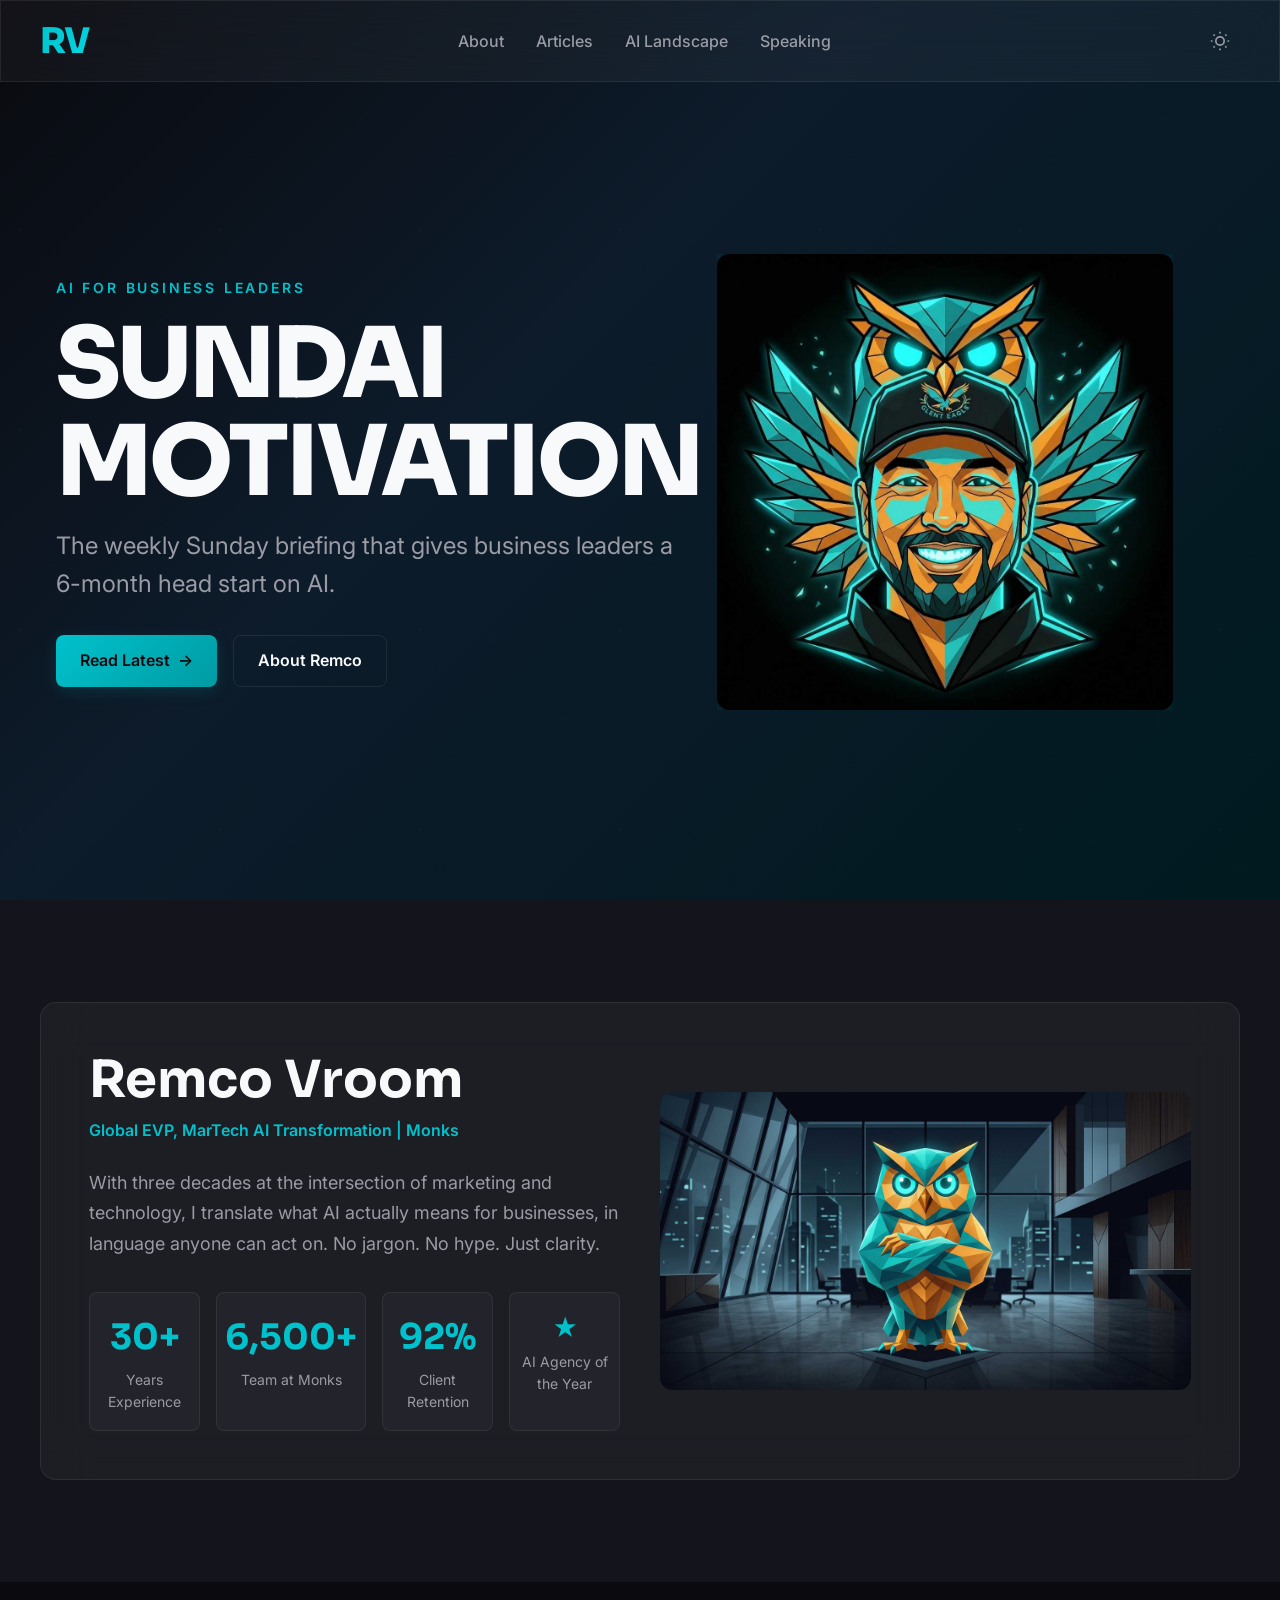
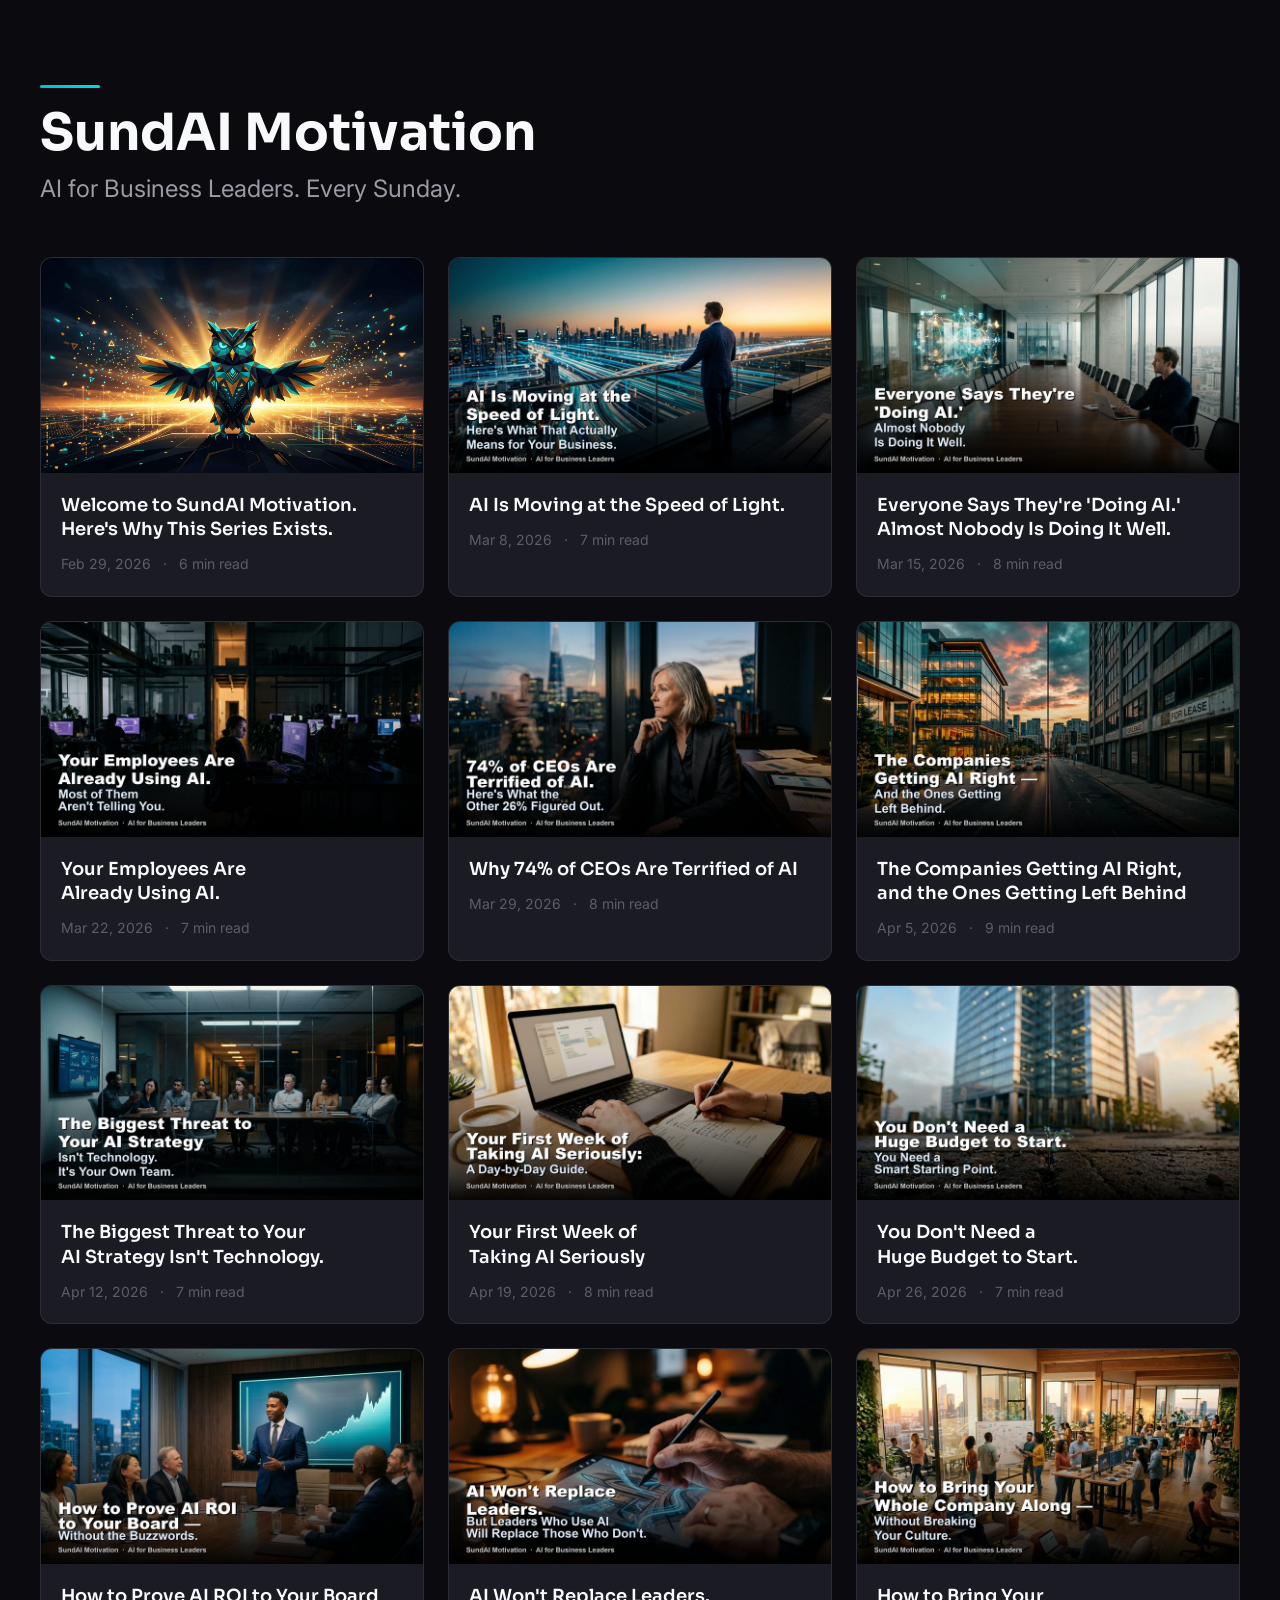
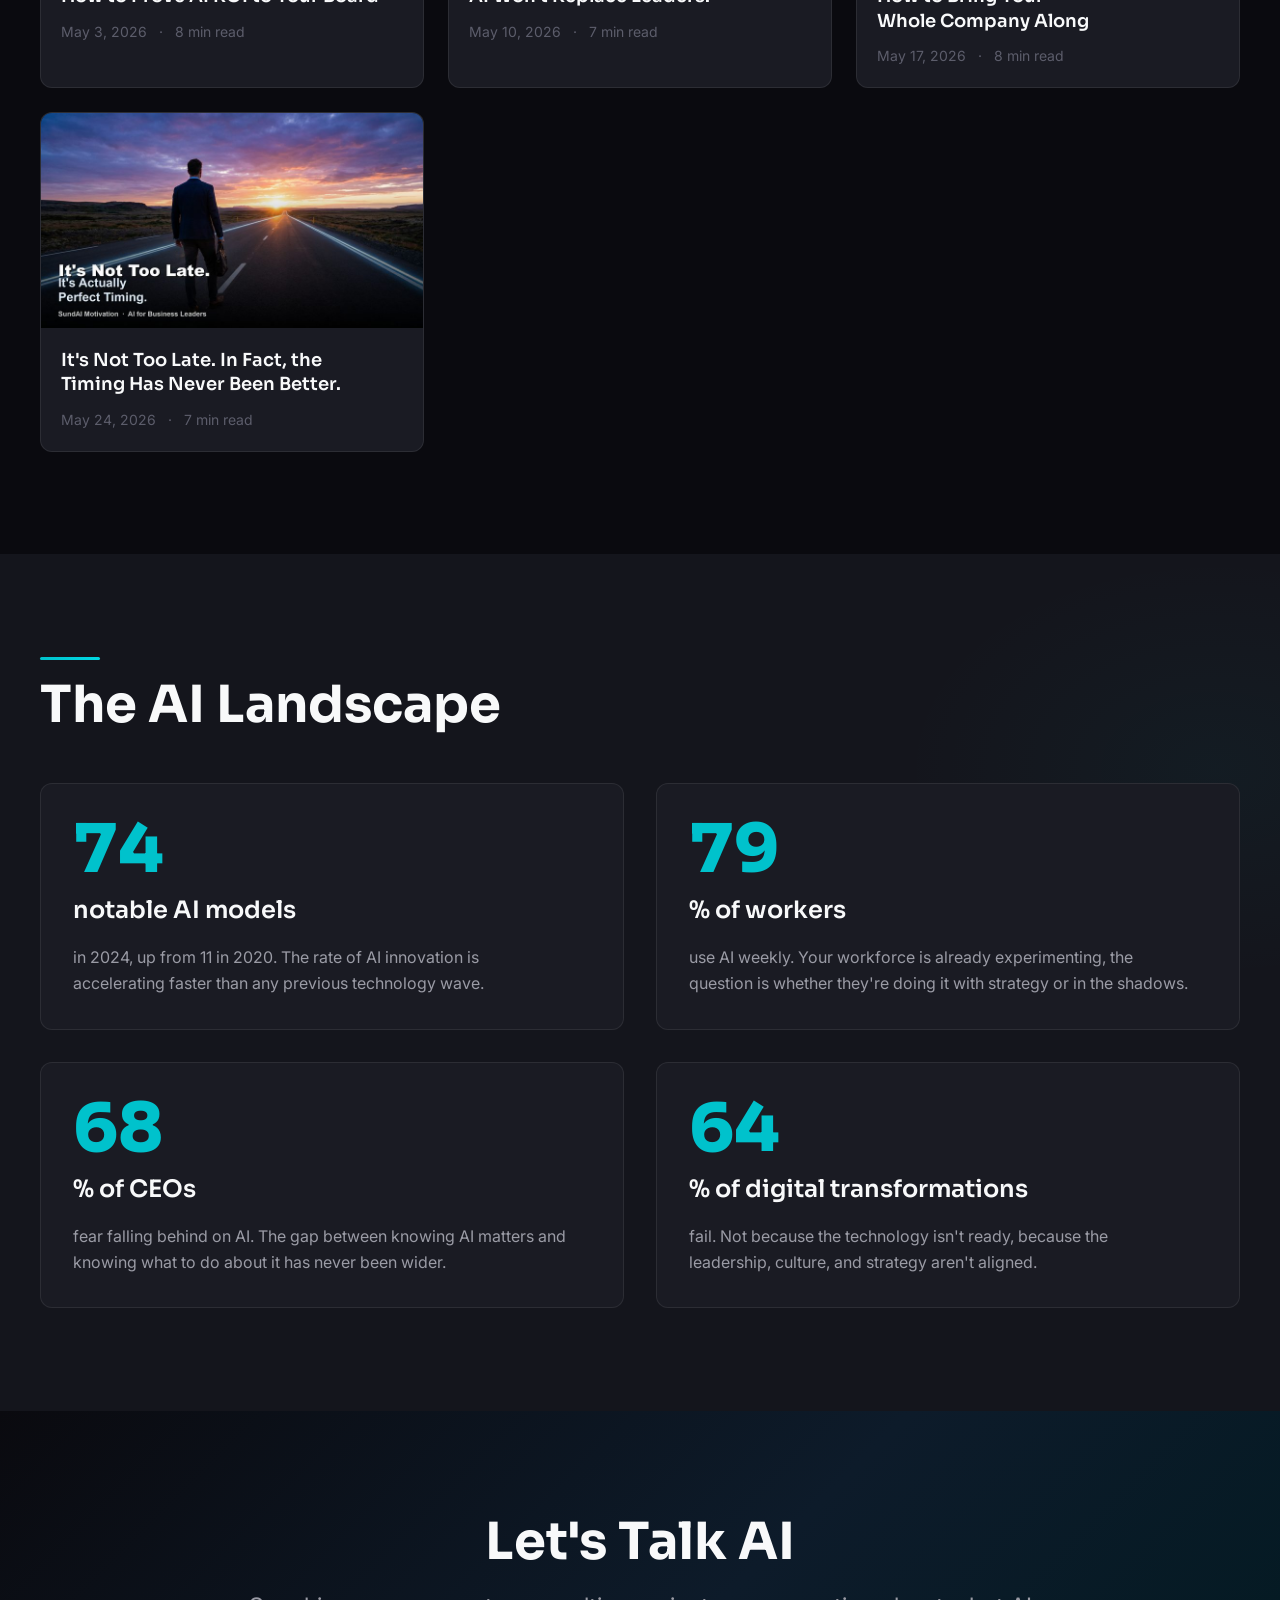
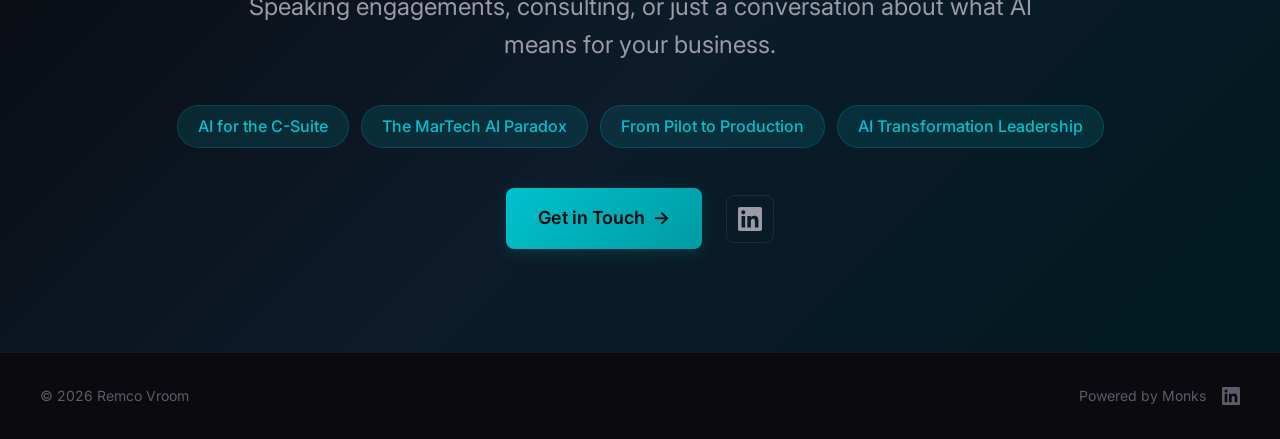
==== index.html @ 275d7925 "Initial commit: SUNDAI MOTIVATION website" ====
<!DOCTYPE html>
<html lang="en" data-theme="dark">
<head>
  <meta charset="UTF-8">
  <meta name="viewport" content="width=device-width, initial-scale=1.0">
  <title>Remco Vroom, AI Made Simple | SundAI Motivation</title>
  <meta name="description" content="The weekly Sunday briefing that gives business leaders a 6-month head start on AI. By Remco Vroom, Global EVP MarTech AI Transformation at Monks.">

  <!-- Preconnect for fonts -->
  <link rel="preconnect" href="https://fonts.googleapis.com">
  <link rel="preconnect" href="https://fonts.gstatic.com" crossorigin>
  <link href="https://fonts.googleapis.com/css2?family=Sora:wght@400;600;700;800&family=Inter:wght@400;500;600&family=JetBrains+Mono:wght@400&display=swap" rel="stylesheet">

  <link rel="stylesheet" href="./base.css">
  <link rel="stylesheet" href="./style.css">
  <link rel="stylesheet" href="./components.css">

  <!-- Inline critical dark mode to prevent flash -->
  <script>document.documentElement.setAttribute('data-theme','dark');</script>
</head>
<body>
  <!-- Skip to content -->
  <a href="#main" class="sr-only" style="position:fixed;top:var(--space-2);left:var(--space-2);z-index:9999;padding:var(--space-2) var(--space-4);background:var(--color-primary);color:#0A0A0F;border-radius:var(--radius-sm);">Skip to content</a>

  <!-- ====== NAVIGATION ====== -->
  <nav class="nav glass" id="nav" role="navigation" aria-label="Main navigation">
    <div class="nav-inner">
      <a href="#" class="nav-logo" aria-label="Remco Vroom home">
        <span class="nav-logo-monogram">RV</span>
      </a>
      <ul class="nav-links" role="list" id="navLinks">
        <li><a href="#about">About</a></li>
        <li><a href="#articles">Articles</a></li>
        <li><a href="#landscape">AI Landscape</a></li>
        <li><a href="#speaking">Speaking</a></li>
      </ul>
      <div class="nav-actions">
        <button data-theme-toggle aria-label="Switch to light mode" class="theme-btn">
          <svg width="20" height="20" viewBox="0 0 24 24" fill="none" stroke="currentColor" stroke-width="2"><circle cx="12" cy="12" r="5"/><path d="M12 1v2M12 21v2M4.22 4.22l1.42 1.42M18.36 18.36l1.42 1.42M1 12h2M21 12h2M4.22 19.78l1.42-1.42M18.36 5.64l1.42-1.42"/></svg>
        </button>
        <button class="hamburger" id="hamburger" aria-label="Toggle menu" aria-expanded="false">
          <span></span><span></span><span></span>
        </button>
      </div>
    </div>
  </nav>

  <!-- Mobile menu overlay -->
  <div class="mobile-menu glass" id="mobileMenu" aria-hidden="true">
    <ul role="list">
      <li><a href="#about">About</a></li>
      <li><a href="#articles">Articles</a></li>
      <li><a href="#landscape">AI Landscape</a></li>
      <li><a href="#speaking">Speaking</a></li>
    </ul>
  </div>

  <main id="main">
    <!-- ====== HERO ====== -->
    <section class="hero" id="hero">
      <div class="hero-bg">
        <div class="hero-particles" aria-hidden="true"></div>
      </div>
      <div class="hero-content">
        <div class="hero-text">
          <span class="hero-label">AI FOR BUSINESS LEADERS</span>
          <h1 class="hero-headline">SUNDAI MOTIVATION</h1>
          <p class="hero-subline">The weekly Sunday briefing that gives business leaders a 6-month head start on AI.</p>
          <div class="hero-buttons">
            <a href="#articles" class="btn btn-primary">Read Latest <span aria-hidden="true">→</span></a>
            <a href="#about" class="btn btn-ghost">About Remco</a>
          </div>
        </div>
        <div class="hero-image-wrap">
          <div class="hero-glow" aria-hidden="true"></div>
          <img src="./assets/rem-hero.jpg" alt="Remco Vroom, the SundAI Motivation owl" class="hero-image" width="540" height="540">
        </div>
      </div>
    </section>

    <!-- ====== ABOUT ====== -->
    <section class="about" id="about">
      <div class="about-container">
        <div class="about-glass glass">
          <div class="about-inner">
            <div class="about-text">
              <h2 class="about-name">Remco Vroom</h2>
              <p class="about-title">Global EVP, MarTech AI Transformation | Monks</p>
              <p class="about-bio">With three decades at the intersection of marketing and technology, I translate what AI actually means for businesses, in language anyone can act on. No jargon. No hype. Just clarity.</p>
              <div class="about-stats">
                <div class="stat">
                  <span class="stat-number">30+</span>
                  <span class="stat-label">Years Experience</span>
                </div>
                <div class="stat">
                  <span class="stat-number">6,500+</span>
                  <span class="stat-label">Team at Monks</span>
                </div>
                <div class="stat">
                  <span class="stat-number">92%</span>
                  <span class="stat-label">Client Retention</span>
                </div>
                <div class="stat">
                  <span class="stat-number" style="font-size: var(--text-lg);">★</span>
                  <span class="stat-label">AI Agency of the Year</span>
                </div>
              </div>
            </div>
            <div class="about-image-wrap">
              <img src="./assets/rem-authority.jpg" alt="Rem owl in a boardroom setting" class="about-image" loading="lazy" width="600" height="338">
            </div>
          </div>
        </div>
      </div>
    </section>

    <!-- ====== ARTICLES ====== -->
    <section class="articles" id="articles">
      <div class="articles-container">
        <div class="articles-header">
          <div class="section-accent-line" aria-hidden="true"></div>
          <h2 class="articles-title">SundAI Motivation</h2>
          <p class="articles-subtitle">AI for Business Leaders. Every Sunday.</p>
        </div>
        <div class="articles-grid">
          <!-- Cards injected by JS -->
        </div>
      </div>
    </section>

    <!-- ====== AI LANDSCAPE ====== -->
    <section class="landscape" id="landscape">
      <div class="landscape-container">
        <div class="landscape-header">
          <div class="section-accent-line" aria-hidden="true"></div>
          <h2 class="landscape-title">The AI Landscape</h2>
        </div>
        <div class="landscape-stats">
          <div class="landscape-stat" data-target="81" data-suffix=" notable AI models" data-context="in 2024, up from 11 in 2020. The rate of AI innovation is accelerating faster than any previous technology wave.">
            <span class="landscape-number">0</span>
            <span class="landscape-suffix">notable AI models</span>
            <p class="landscape-context">in 2024, up from 11 in 2020. The rate of AI innovation is accelerating faster than any previous technology wave.</p>
          </div>
          <div class="landscape-stat" data-target="87" data-suffix="% of workers" data-context="use AI weekly. Your workforce is already experimenting, the question is whether they're doing it with strategy or in the shadows.">
            <span class="landscape-number">0</span>
            <span class="landscape-suffix">% of workers</span>
            <p class="landscape-context">use AI weekly. Your workforce is already experimenting, the question is whether they're doing it with strategy or in the shadows.</p>
          </div>
          <div class="landscape-stat" data-target="74" data-suffix="% of CEOs" data-context="fear falling behind on AI. The gap between knowing AI matters and knowing what to do about it has never been wider.">
            <span class="landscape-number">0</span>
            <span class="landscape-suffix">% of CEOs</span>
            <p class="landscape-context">fear falling behind on AI. The gap between knowing AI matters and knowing what to do about it has never been wider.</p>
          </div>
          <div class="landscape-stat" data-target="70" data-suffix="% of digital transformations" data-context="fail. Not because the technology isn't ready, because the leadership, culture, and strategy aren't aligned.">
            <span class="landscape-number">0</span>
            <span class="landscape-suffix">% of digital transformations</span>
            <p class="landscape-context">fail. Not because the technology isn't ready, because the leadership, culture, and strategy aren't aligned.</p>
          </div>
        </div>
      </div>
    </section>

    <!-- ====== SPEAKING & CONTACT ====== -->
    <section class="speaking" id="speaking">
      <div class="speaking-container">
        <h2 class="speaking-title">Let's Talk AI</h2>
        <p class="speaking-subtitle">Speaking engagements, consulting, or just a conversation about what AI means for your business.</p>
        <div class="speaking-topics">
          <span class="topic-pill">AI for the C-Suite</span>
          <span class="topic-pill">The MarTech AI Paradox</span>
          <span class="topic-pill">From Pilot to Production</span>
          <span class="topic-pill">AI Transformation Leadership</span>
        </div>
        <div class="speaking-contact">
          <a href="mailto:remco.vroom@monks.com" class="btn btn-primary btn-lg">Get in Touch <span aria-hidden="true">→</span></a>
          <a href="https://www.linkedin.com/in/remcovroom/" target="_blank" rel="noopener noreferrer" class="social-link" aria-label="LinkedIn Profile">
            <svg width="24" height="24" viewBox="0 0 24 24" fill="currentColor"><path d="M20.447 20.452h-3.554v-5.569c0-1.328-.027-3.037-1.852-3.037-1.853 0-2.136 1.445-2.136 2.939v5.667H9.351V9h3.414v1.561h.046c.477-.9 1.637-1.85 3.37-1.85 3.601 0 4.267 2.37 4.267 5.455v6.286zM5.337 7.433a2.062 2.062 0 0 1-2.063-2.065 2.064 2.064 0 1 1 2.063 2.065zm1.782 13.019H3.555V9h3.564v11.452zM22.225 0H1.771C.792 0 0 .774 0 1.729v20.542C0 23.227.792 24 1.771 24h20.451C23.2 24 24 23.227 24 22.271V1.729C24 .774 23.2 0 22.222 0h.003z"/></svg>
          </a>
        </div>
      </div>
    </section>
  </main>

  <!-- ====== FOOTER ====== -->
  <footer class="footer">
    <div class="footer-inner">
      <p>&copy; 2026 Remco Vroom</p>
      <div class="footer-links">
        <a href="https://monks.com" target="_blank" rel="noopener noreferrer">Powered by Monks</a>
        <a href="https://www.linkedin.com/in/remcovroom/" target="_blank" rel="noopener noreferrer" aria-label="LinkedIn">
          <svg width="18" height="18" viewBox="0 0 24 24" fill="currentColor"><path d="M20.447 20.452h-3.554v-5.569c0-1.328-.027-3.037-1.852-3.037-1.853 0-2.136 1.445-2.136 2.939v5.667H9.351V9h3.414v1.561h.046c.477-.9 1.637-1.85 3.37-1.85 3.601 0 4.267 2.37 4.267 5.455v6.286zM5.337 7.433a2.062 2.062 0 0 1-2.063-2.065 2.064 2.064 0 1 1 2.063 2.065zm1.782 13.019H3.555V9h3.564v11.452zM22.225 0H1.771C.792 0 0 .774 0 1.729v20.542C0 23.227.792 24 1.771 24h20.451C23.2 24 24 23.227 24 22.271V1.729C24 .774 23.2 0 22.222 0h.003z"/></svg>
        </a>
      </div>
    </div>
  </footer>

  <script src="./app.js"></script>
</body>
</html>
---- base.css ----
/* base.css, global resets and polish */

*, *::before, *::after {
  box-sizing: border-box;
  margin: 0;
  padding: 0;
}

html {
  -moz-text-size-adjust: none;
  -webkit-text-size-adjust: none;
  text-size-adjust: none;
  -webkit-font-smoothing: antialiased;
  -moz-osx-font-smoothing: grayscale;
  text-rendering: optimizeLegibility;
  scroll-behavior: smooth;
  hanging-punctuation: first last;
  scroll-padding-top: var(--space-16);
}

body {
  min-height: 100dvh;
  line-height: 1.6;
  font-family: var(--font-body, 'Inter', sans-serif);
  font-size: var(--text-base);
  color: var(--color-text);
  background-color: var(--color-bg);
}

img, picture, video, canvas, svg {
  display: block;
  max-width: 100%;
  height: auto;
}

ul[role="list"], ol[role="list"] {
  list-style: none;
}

input, button, textarea, select {
  font: inherit;
  color: inherit;
}

h1, h2, h3, h4, h5, h6 {
  text-wrap: balance;
  line-height: 1.15;
}

p, li, figcaption {
  text-wrap: pretty;
  max-width: 72ch;
}

::selection {
  background: rgba(0, 194, 204, 0.25);
  color: var(--color-text);
}

:focus-visible {
  outline: 2px solid var(--color-primary);
  outline-offset: 3px;
  border-radius: 4px;
}

@media (prefers-reduced-motion: reduce) {
  *, *::before, *::after {
    animation-duration: 0.01ms !important;
    animation-iteration-count: 1 !important;
    transition-duration: 0.01ms !important;
    scroll-behavior: auto !important;
  }
}

button {
  cursor: pointer;
  background: none;
  border: none;
}

table {
  border-collapse: collapse;
  width: 100%;
}

.sr-only {
  position: absolute;
  width: 1px;
  height: 1px;
  padding: 0;
  margin: -1px;
  overflow: hidden;
  clip: rect(0, 0, 0, 0);
  white-space: nowrap;
  border-width: 0;
}
---- style.css ----
/* ============================================
   REMCO VROOM, Custom Design Tokens
   Dark-mode-first premium personal brand
   ============================================ */

:root {
  /* --- Type Scale (Fluid) --- */
  --text-xs:   clamp(0.75rem, 0.7rem  + 0.25vw, 0.875rem);
  --text-sm:   clamp(0.875rem, 0.8rem  + 0.35vw, 1rem);
  --text-base: clamp(1rem,    0.9rem  + 0.5vw, 1.125rem);
  --text-lg:   clamp(1.125rem, 0.95rem + 0.85vw, 1.5rem);
  --text-xl:   clamp(1.5rem,  1rem    + 1.5vw, 2.25rem);
  --text-2xl:  clamp(2rem,    1.2rem  + 2.5vw, 3.5rem);
  --text-3xl:  clamp(2.5rem,  1rem    + 4vw,   5rem);
  --text-hero: clamp(3rem,    0.5rem  + 7vw,   8rem);

  /* --- 4px Spacing System --- */
  --space-1:  0.25rem;
  --space-2:  0.5rem;
  --space-3:  0.75rem;
  --space-4:  1rem;
  --space-5:  1.25rem;
  --space-6:  1.5rem;
  --space-8:  2rem;
  --space-10: 2.5rem;
  --space-12: 3rem;
  --space-16: 4rem;
  --space-20: 5rem;
  --space-24: 6rem;
  --space-32: 8rem;

  /* --- Fonts --- */
  --font-display: 'Sora', sans-serif;
  --font-body: 'Inter', sans-serif;
  --font-mono: 'JetBrains Mono', monospace;

  /* --- Accent Colors (both modes) --- */
  --color-primary: #00C2CC;
  --color-primary-hover: #00D8E3;
  --color-primary-active: #008B94;
  --color-primary-highlight: rgba(0,194,204,0.12);
  --color-accent-warm: #F5A623;

  /* --- Radius --- */
  --radius-sm: 8px;
  --radius-md: 12px;
  --radius-lg: 16px;
  --radius-full: 9999px;

  /* --- Transitions --- */
  --transition-interactive: 180ms cubic-bezier(0.16, 1, 0.3, 1);
  --ease-golden: cubic-bezier(0.16, 1, 0.3, 1);

  /* --- Content Widths --- */
  --content-narrow: 640px;
  --content-default: 960px;
  --content-wide: 1200px;
  --content-full: 100%;
}

/* ============================================
   LIGHT MODE
   ============================================ */
[data-theme="light"] {
  --color-bg: #F8F9FA;
  --color-surface: #FFFFFF;
  --color-surface-2: #F0F1F3;
  --color-surface-offset: #E8E9ED;
  --color-divider: #D4D5DA;
  --color-border: #C8C9CE;

  --color-text: #1A1B23;
  --color-text-muted: #5C5D6B;
  --color-text-faint: #9A9BA5;

  --shadow-sm: 0 1px 2px rgba(26,27,35,0.06);
  --shadow-md: 0 4px 12px rgba(26,27,35,0.08);
  --shadow-lg: 0 12px 32px rgba(26,27,35,0.12);
}

/* ============================================
   DARK MODE (PRIMARY / DEFAULT)
   ============================================ */
:root, [data-theme="dark"] {
  --color-bg: #0A0A0F;
  --color-surface: #1A1B23;
  --color-surface-2: #22232E;
  --color-surface-offset: #14151C;
  --color-divider: rgba(255,255,255,0.06);
  --color-border: rgba(255,255,255,0.08);

  --color-text: #F8F9FA;
  --color-text-muted: #9A9BA5;
  --color-text-faint: #5C5D6B;

  --shadow-sm: 0 1px 2px rgba(0,0,0,0.2);
  --shadow-md: 0 4px 12px rgba(0,0,0,0.3);
  --shadow-lg: 0 12px 32px rgba(0,0,0,0.4);
}

/* ============================================
   GLASS EFFECTS
   ============================================ */
.glass {
  backdrop-filter: blur(24px);
  -webkit-backdrop-filter: blur(24px);
  background: rgba(255,255,255,0.04);
  border: 1px solid rgba(255,255,255,0.08);
}

[data-theme="light"] .glass {
  background: rgba(255,255,255,0.7);
  border: 1px solid rgba(0,0,0,0.08);
}
---- components.css ----
/* ============================================
   COMPONENTS, Remco Vroom
   Premium dark-mode-first personal brand site
   ============================================ */

/* ====== NAVIGATION ====== */
.nav {
  position: fixed;
  top: 0;
  left: 0;
  right: 0;
  z-index: 1000;
  padding: var(--space-3) var(--space-4);
  transition: background var(--transition-interactive),
              backdrop-filter var(--transition-interactive);
}

.nav-inner {
  max-width: var(--content-wide);
  margin: 0 auto;
  display: flex;
  align-items: center;
  justify-content: space-between;
  gap: var(--space-4);
}

.nav-logo {
  text-decoration: none;
  color: var(--color-text);
  transition: color var(--transition-interactive);
}

.nav-logo-monogram {
  font-family: var(--font-display);
  font-weight: 800;
  font-size: var(--text-xl);
  letter-spacing: -0.02em;
  background: linear-gradient(135deg, var(--color-primary) 0%, var(--color-primary-hover) 100%);
  -webkit-background-clip: text;
  -webkit-text-fill-color: transparent;
  background-clip: text;
}

.nav-links {
  display: flex;
  gap: var(--space-8);
  list-style: none;
}

.nav-links a {
  font-family: var(--font-body);
  font-size: var(--text-sm);
  font-weight: 500;
  color: var(--color-text-muted);
  text-decoration: none;
  transition: color var(--transition-interactive);
  position: relative;
}

.nav-links a::after {
  content: '';
  position: absolute;
  bottom: -4px;
  left: 0;
  width: 0;
  height: 2px;
  background: var(--color-primary);
  transition: width var(--transition-interactive);
}

.nav-links a:hover {
  color: var(--color-text);
}

.nav-links a:hover::after,
.nav-links a.active::after {
  width: 100%;
}

.nav-links a.active {
  color: var(--color-text);
}

.nav-actions {
  display: flex;
  align-items: center;
  gap: var(--space-3);
}

.theme-btn {
  display: flex;
  align-items: center;
  justify-content: center;
  width: 40px;
  height: 40px;
  border-radius: var(--radius-sm);
  color: var(--color-text-muted);
  transition: color var(--transition-interactive),
              background var(--transition-interactive);
}

.theme-btn:hover {
  color: var(--color-text);
  background: rgba(255,255,255,0.06);
}

[data-theme="light"] .theme-btn:hover {
  background: rgba(0,0,0,0.06);
}

.hamburger {
  display: none;
  flex-direction: column;
  justify-content: center;
  gap: 5px;
  width: 44px;
  height: 44px;
  padding: var(--space-2);
}

.hamburger span {
  display: block;
  width: 24px;
  height: 2px;
  background: var(--color-text);
  transition: transform var(--transition-interactive),
              opacity var(--transition-interactive);
}

.hamburger.active span:nth-child(1) {
  transform: translateY(7px) rotate(45deg);
}

.hamburger.active span:nth-child(2) {
  opacity: 0;
}

.hamburger.active span:nth-child(3) {
  transform: translateY(-7px) rotate(-45deg);
}

/* Mobile menu */
.mobile-menu {
  position: fixed;
  top: 0;
  right: -100%;
  width: 300px;
  height: 100dvh;
  z-index: 999;
  padding: var(--space-24) var(--space-8) var(--space-8);
  transition: right 400ms var(--ease-golden);
  border-radius: 0;
  border-left: 1px solid rgba(255,255,255,0.08);
}

.mobile-menu.open {
  right: 0;
}

.mobile-menu ul {
  list-style: none;
  display: flex;
  flex-direction: column;
  gap: var(--space-6);
}

.mobile-menu a {
  font-family: var(--font-display);
  font-size: var(--text-xl);
  font-weight: 600;
  color: var(--color-text);
  text-decoration: none;
  transition: color var(--transition-interactive);
}

.mobile-menu a:hover {
  color: var(--color-primary);
}

/* Mobile overlay backdrop */
.mobile-overlay {
  position: fixed;
  inset: 0;
  background: rgba(0,0,0,0.5);
  z-index: 998;
  opacity: 0;
  pointer-events: none;
  transition: opacity 300ms var(--ease-golden);
}

.mobile-overlay.active {
  opacity: 1;
  pointer-events: auto;
}

/* ====== HERO ====== */
.hero {
  position: relative;
  min-height: 100dvh;
  display: flex;
  align-items: center;
  overflow: hidden;
  overflow-x: clip;
}

.hero-bg {
  position: absolute;
  inset: 0;
  background: linear-gradient(135deg, #0A0A0F 0%, #0D1B2A 40%, #001A20 100%);
  z-index: 0;
}

[data-theme="light"] .hero-bg {
  background: linear-gradient(135deg, #F8F9FA 0%, #E8EFF8 40%, #E0F0F0 100%);
}

.hero-particles {
  position: absolute;
  inset: 0;
  background-image: radial-gradient(1px 1px at 20px 30px, rgba(0,194,204,0.15), transparent),
                     radial-gradient(1px 1px at 40px 70px, rgba(0,194,204,0.1), transparent),
                     radial-gradient(1px 1px at 50px 160px, rgba(0,194,204,0.12), transparent),
                     radial-gradient(1px 1px at 90px 40px, rgba(0,194,204,0.08), transparent),
                     radial-gradient(1px 1px at 130px 80px, rgba(245,166,35,0.06), transparent),
                     radial-gradient(1px 1px at 160px 120px, rgba(0,194,204,0.1), transparent);
  background-size: 200px 200px;
  animation: particleDrift 20s linear infinite;
}

@keyframes particleDrift {
  0% { transform: translate(0, 0); }
  100% { transform: translate(-200px, -200px); }
}

.hero-content {
  position: relative;
  z-index: 1;
  max-width: var(--content-wide);
  margin: 0 auto;
  padding: var(--space-16) var(--space-4) 0;
  display: grid;
  grid-template-columns: 1.1fr 0.9fr;
  gap: var(--space-4);
  align-items: center;
  width: 100%;
  min-height: 100dvh;
}

.hero-text {
  display: flex;
  flex-direction: column;
  gap: var(--space-4);
}

.hero-label {
  font-family: var(--font-body);
  font-size: var(--text-xs);
  font-weight: 600;
  text-transform: uppercase;
  letter-spacing: 0.2em;
  color: var(--color-primary);
}

.hero-headline {
  font-family: var(--font-display);
  font-size: var(--text-hero);
  font-weight: 800;
  line-height: 1.0;
  letter-spacing: -0.03em;
  color: var(--color-text);
}

.hero-subline {
  font-family: var(--font-body);
  font-size: var(--text-lg);
  color: var(--color-text-muted);
  max-width: 50ch;
  line-height: 1.6;
}

.hero-buttons {
  display: flex;
  gap: var(--space-4);
  margin-top: var(--space-4);
  flex-wrap: wrap;
}

.hero-image-wrap {
  position: relative;
  display: flex;
  justify-content: center;
  align-items: center;
  overflow: hidden;
}

.hero-glow {
  position: absolute;
  bottom: 10%;
  left: 50%;
  transform: translateX(-50%);
  width: 70%;
  height: 70%;
  background: radial-gradient(ellipse, rgba(0,194,204,0.15) 0%, transparent 70%);
  filter: blur(40px);
  pointer-events: none;
}

[data-theme="light"] .hero-glow {
  background: radial-gradient(ellipse, rgba(0,194,204,0.1) 0%, transparent 70%);
}

.hero-image {
  width: auto;
  max-width: 100%;
  max-height: 70vh;
  height: auto;
  object-fit: contain;
  position: relative;
  z-index: 1;
  filter: drop-shadow(0 0 60px rgba(0,194,204,0.2));
  border-radius: var(--radius-md);
}

/* ====== BUTTONS ====== */
.btn {
  display: inline-flex;
  align-items: center;
  gap: var(--space-2);
  padding: var(--space-3) var(--space-6);
  border-radius: var(--radius-sm);
  font-family: var(--font-body);
  font-weight: 600;
  font-size: var(--text-sm);
  text-decoration: none;
  cursor: pointer;
  transition: all var(--transition-interactive);
  border: none;
  white-space: nowrap;
}

.btn-primary {
  background: linear-gradient(135deg, #00C2CC 0%, #009BA3 100%);
  color: #0A0A0F;
  box-shadow: 0 4px 16px rgba(0,194,204,0.15);
}

.btn-primary:hover {
  box-shadow: 0 8px 32px rgba(0,194,204,0.25);
  transform: translateY(-1px);
}

.btn-primary:active {
  transform: translateY(0);
  box-shadow: 0 2px 8px rgba(0,194,204,0.15);
}

.btn-ghost {
  background: transparent;
  color: var(--color-text);
  border: 1px solid var(--color-border);
}

.btn-ghost:hover {
  border-color: var(--color-primary);
  color: var(--color-primary);
  box-shadow: 0 4px 16px rgba(0,194,204,0.08);
}

.btn-ghost:active {
  transform: translateY(0);
}

.btn-lg {
  padding: var(--space-4) var(--space-8);
  font-size: var(--text-base);
}

/* ====== ABOUT ====== */
.about {
  padding: clamp(var(--space-12), 8vw, var(--space-32)) var(--space-4);
  background: var(--color-surface-offset);
}

.about-container {
  max-width: var(--content-wide);
  margin: 0 auto;
}

.about-glass {
  border-radius: var(--radius-lg);
  padding: clamp(var(--space-6), 4vw, var(--space-12));
}

.about-inner {
  display: grid;
  grid-template-columns: 1fr 1fr;
  gap: var(--space-10);
  align-items: center;
}

.about-name {
  font-family: var(--font-display);
  font-size: var(--text-2xl);
  font-weight: 700;
  margin-bottom: var(--space-2);
}

.about-title {
  font-family: var(--font-body);
  font-size: var(--text-sm);
  font-weight: 600;
  color: var(--color-primary);
  margin-bottom: var(--space-6);
}

.about-bio {
  font-family: var(--font-body);
  font-size: var(--text-base);
  color: var(--color-text-muted);
  line-height: 1.7;
  margin-bottom: var(--space-8);
  max-width: 60ch;
}

.about-stats {
  display: grid;
  grid-template-columns: repeat(4, 1fr);
  gap: var(--space-4);
}

.stat {
  text-align: center;
  padding: var(--space-4) var(--space-2);
  background: rgba(255,255,255,0.03);
  border-radius: var(--radius-sm);
  border: 1px solid var(--color-divider);
}

[data-theme="light"] .stat {
  background: rgba(0,0,0,0.03);
}

.stat-number {
  font-family: var(--font-display);
  font-size: var(--text-xl);
  font-weight: 700;
  color: var(--color-primary);
  display: block;
  margin-bottom: var(--space-1);
}

.stat-label {
  font-family: var(--font-body);
  font-size: var(--text-xs);
  color: var(--color-text-muted);
  display: block;
}

.about-image-wrap {
  display: flex;
  justify-content: center;
  align-items: center;
  border-radius: var(--radius-md);
  overflow: hidden;
  aspect-ratio: 16/9;
}

.about-image {
  width: 100%;
  height: 100%;
  object-fit: cover;
  object-position: center;
  border-radius: var(--radius-md);
}

/* ====== ARTICLES ====== */
.articles {
  padding: clamp(var(--space-12), 8vw, var(--space-32)) var(--space-4);
  background: var(--color-bg);
}

.articles-container {
  max-width: var(--content-wide);
  margin: 0 auto;
}

.articles-header {
  margin-bottom: var(--space-12);
}

.section-accent-line {
  width: 60px;
  height: 3px;
  background: linear-gradient(90deg, var(--color-primary), var(--color-primary-hover));
  border-radius: 2px;
  margin-bottom: var(--space-4);
}

.articles-title {
  font-family: var(--font-display);
  font-size: var(--text-2xl);
  font-weight: 700;
  margin-bottom: var(--space-2);
}

.articles-subtitle {
  font-family: var(--font-body);
  font-size: var(--text-lg);
  color: var(--color-text-muted);
}

.articles-grid {
  display: grid;
  grid-template-columns: repeat(auto-fill, minmax(min(340px, 100%), 1fr));
  gap: var(--space-6);
}

.article-card {
  background: var(--color-surface);
  border: 1px solid var(--color-border);
  border-radius: var(--radius-md);
  overflow: hidden;
  transition: border-color var(--transition-interactive),
              box-shadow var(--transition-interactive),
              transform var(--transition-interactive);
  text-decoration: none;
  color: inherit;
  display: block;
}

.article-card:hover {
  border-color: rgba(0,194,204,0.3);
  box-shadow: 0 8px 32px rgba(0,194,204,0.08);
  transform: translateY(-2px);
}

.article-card:active {
  transform: translateY(0);
}

.article-card-image {
  width: 100%;
  aspect-ratio: 16/9;
  object-fit: cover;
  display: block;
}

.article-card-body {
  padding: var(--space-5);
}

.article-card-title {
  font-family: var(--font-display);
  font-size: var(--text-base);
  font-weight: 600;
  line-height: 1.35;
  margin-bottom: var(--space-3);
  color: var(--color-text);
}

.article-card-meta {
  font-family: var(--font-body);
  font-size: var(--text-xs);
  color: var(--color-text-faint);
  display: flex;
  gap: var(--space-3);
}

/* ====== AI LANDSCAPE ====== */
.landscape {
  padding: clamp(var(--space-12), 8vw, var(--space-32)) var(--space-4);
  background: var(--color-surface-offset);
  position: relative;
  overflow: hidden;
}

.landscape::before {
  content: '';
  position: absolute;
  top: 0;
  right: -20%;
  width: 50%;
  height: 50%;
  background: radial-gradient(ellipse, rgba(0,194,204,0.04) 0%, transparent 70%);
  pointer-events: none;
}

.landscape-container {
  max-width: var(--content-wide);
  margin: 0 auto;
  position: relative;
  z-index: 1;
}

.landscape-header {
  margin-bottom: var(--space-12);
}

.landscape-title {
  font-family: var(--font-display);
  font-size: var(--text-2xl);
  font-weight: 700;
}

.landscape-stats {
  display: grid;
  grid-template-columns: repeat(2, 1fr);
  gap: var(--space-8);
}

.landscape-stat {
  padding: var(--space-8);
  background: var(--color-surface);
  border: 1px solid var(--color-border);
  border-radius: var(--radius-md);
  transition: border-color var(--transition-interactive),
              box-shadow var(--transition-interactive);
}

.landscape-stat:hover {
  border-color: rgba(0,194,204,0.2);
  box-shadow: 0 8px 32px rgba(0,194,204,0.06);
}

.landscape-number {
  font-family: var(--font-display);
  font-size: var(--text-3xl);
  font-weight: 800;
  color: var(--color-primary);
  display: block;
  line-height: 1;
  font-variant-numeric: tabular-nums lining-nums;
}

.landscape-suffix {
  font-family: var(--font-display);
  font-size: var(--text-lg);
  font-weight: 600;
  color: var(--color-text);
  display: block;
  margin-top: var(--space-2);
  margin-bottom: var(--space-4);
}

.landscape-context {
  font-family: var(--font-body);
  font-size: var(--text-sm);
  color: var(--color-text-muted);
  line-height: 1.6;
  max-width: 50ch;
}

/* ====== SPEAKING & CONTACT ====== */
.speaking {
  padding: clamp(var(--space-12), 8vw, var(--space-32)) var(--space-4);
  background: linear-gradient(135deg, #0A0A0F 0%, #0D1B2A 50%, #001A20 100%);
  text-align: center;
}

[data-theme="light"] .speaking {
  background: linear-gradient(135deg, #F8F9FA 0%, #E8EFF8 50%, #E0F0F0 100%);
}

.speaking-container {
  max-width: var(--content-default);
  margin: 0 auto;
}

.speaking-title {
  font-family: var(--font-display);
  font-size: var(--text-2xl);
  font-weight: 700;
  margin-bottom: var(--space-4);
}

.speaking-subtitle {
  font-family: var(--font-body);
  font-size: var(--text-lg);
  color: var(--color-text-muted);
  margin-bottom: var(--space-10);
  max-width: 55ch;
  margin-left: auto;
  margin-right: auto;
}

.speaking-topics {
  display: flex;
  flex-wrap: wrap;
  gap: var(--space-3);
  justify-content: center;
  margin-bottom: var(--space-10);
}

.topic-pill {
  font-family: var(--font-body);
  font-size: var(--text-sm);
  font-weight: 500;
  padding: var(--space-2) var(--space-5);
  border-radius: var(--radius-full);
  background: var(--color-primary-highlight);
  color: var(--color-primary);
  border: 1px solid rgba(0,194,204,0.2);
}

.speaking-contact {
  display: flex;
  align-items: center;
  justify-content: center;
  gap: var(--space-6);
}

.social-link {
  display: flex;
  align-items: center;
  justify-content: center;
  width: 48px;
  height: 48px;
  border-radius: var(--radius-sm);
  color: var(--color-text-muted);
  border: 1px solid var(--color-border);
  transition: all var(--transition-interactive);
}

.social-link:hover {
  color: var(--color-primary);
  border-color: var(--color-primary);
  box-shadow: 0 4px 16px rgba(0,194,204,0.15);
}

/* ====== FOOTER ====== */
.footer {
  padding: var(--space-8) var(--space-4);
  border-top: 1px solid var(--color-divider);
  background: var(--color-bg);
}

.footer-inner {
  max-width: var(--content-wide);
  margin: 0 auto;
  display: flex;
  justify-content: space-between;
  align-items: center;
}

.footer p {
  font-family: var(--font-body);
  font-size: var(--text-xs);
  color: var(--color-text-faint);
}

.footer-links {
  display: flex;
  align-items: center;
  gap: var(--space-4);
}

.footer-links a {
  font-family: var(--font-body);
  font-size: var(--text-xs);
  color: var(--color-text-faint);
  text-decoration: none;
  transition: color var(--transition-interactive);
}

.footer-links a:hover {
  color: var(--color-primary);
}

.footer-links svg {
  display: block;
}

/* ====== SCROLL REVEAL ANIMATIONS ====== */
.fade-in {
  opacity: 1;
}

@supports (animation-timeline: scroll()) {
  .fade-in {
    opacity: 0;
    animation: revealFade linear both;
    animation-timeline: view();
    animation-range: entry 0% entry 35%;
  }
}

@keyframes revealFade {
  to { opacity: 1; }
}

/* ====== RESPONSIVE ====== */
@media (max-width: 1024px) {
  .hero-content {
    grid-template-columns: 1fr;
    text-align: center;
    padding-top: var(--space-24);
    align-items: center;
    min-height: auto;
  }

  .hero-text {
    align-items: center;
    order: 1;
    padding-bottom: var(--space-8);
  }

  .hero-subline {
    max-width: 45ch;
    margin: 0 auto;
  }

  .hero-buttons {
    justify-content: center;
  }

  .hero-image-wrap {
    order: 2;
    max-width: 500px;
    margin: 0 auto;
  }

  .hero-image {
    max-width: 100%;
  }

  .about-inner {
    grid-template-columns: 1fr;
    text-align: center;
  }

  .about-bio {
    margin-left: auto;
    margin-right: auto;
  }

  .about-stats {
    grid-template-columns: repeat(2, 1fr);
  }

  .landscape-stats {
    grid-template-columns: 1fr;
  }
}

@media (max-width: 768px) {
  .nav-links {
    display: none;
  }

  .hamburger {
    display: flex;
  }

  .hero-content {
    padding-top: var(--space-20);
    gap: var(--space-4);
  }

  .hero-headline {
    font-size: clamp(2.5rem, 10vw, 5rem);
  }

  .about-stats {
    grid-template-columns: repeat(2, 1fr);
    gap: var(--space-3);
  }

  .stat {
    padding: var(--space-3) var(--space-2);
  }

  .stat-number {
    font-size: var(--text-lg);
  }

  .footer-inner {
    flex-direction: column;
    gap: var(--space-4);
    text-align: center;
  }
}

@media (max-width: 480px) {
  .hero-image-wrap {
    max-width: 100%;
  }

  .hero-image {
    max-width: 100%;
  }

  .speaking-topics {
    flex-direction: column;
    align-items: center;
  }

  .speaking-contact {
    flex-direction: column;
  }
}

/* ====== TAP STATES FOR TOUCH ====== */
@media (hover: none) {
  .btn:active {
    transform: scale(0.98);
  }

  .article-card:active {
    transform: scale(0.99);
  }

  .nav-links a::after {
    display: none;
  }
}
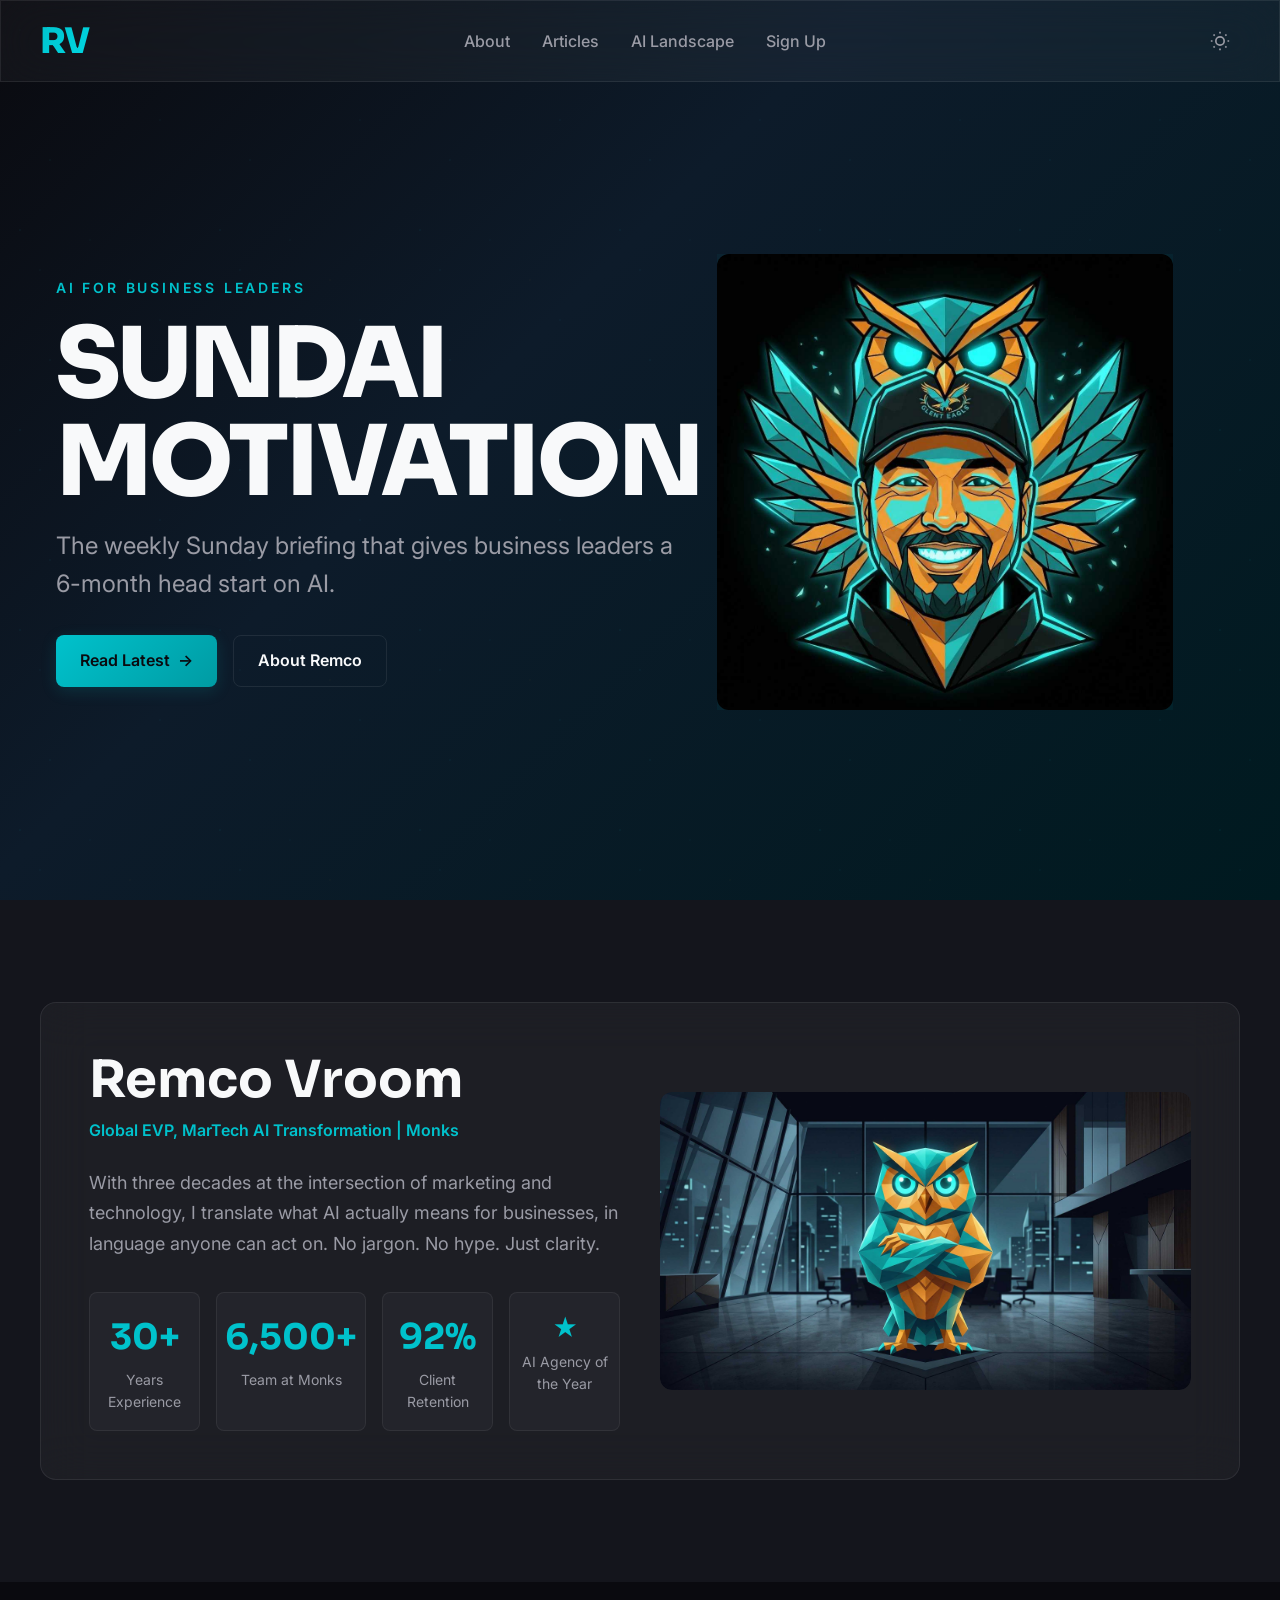
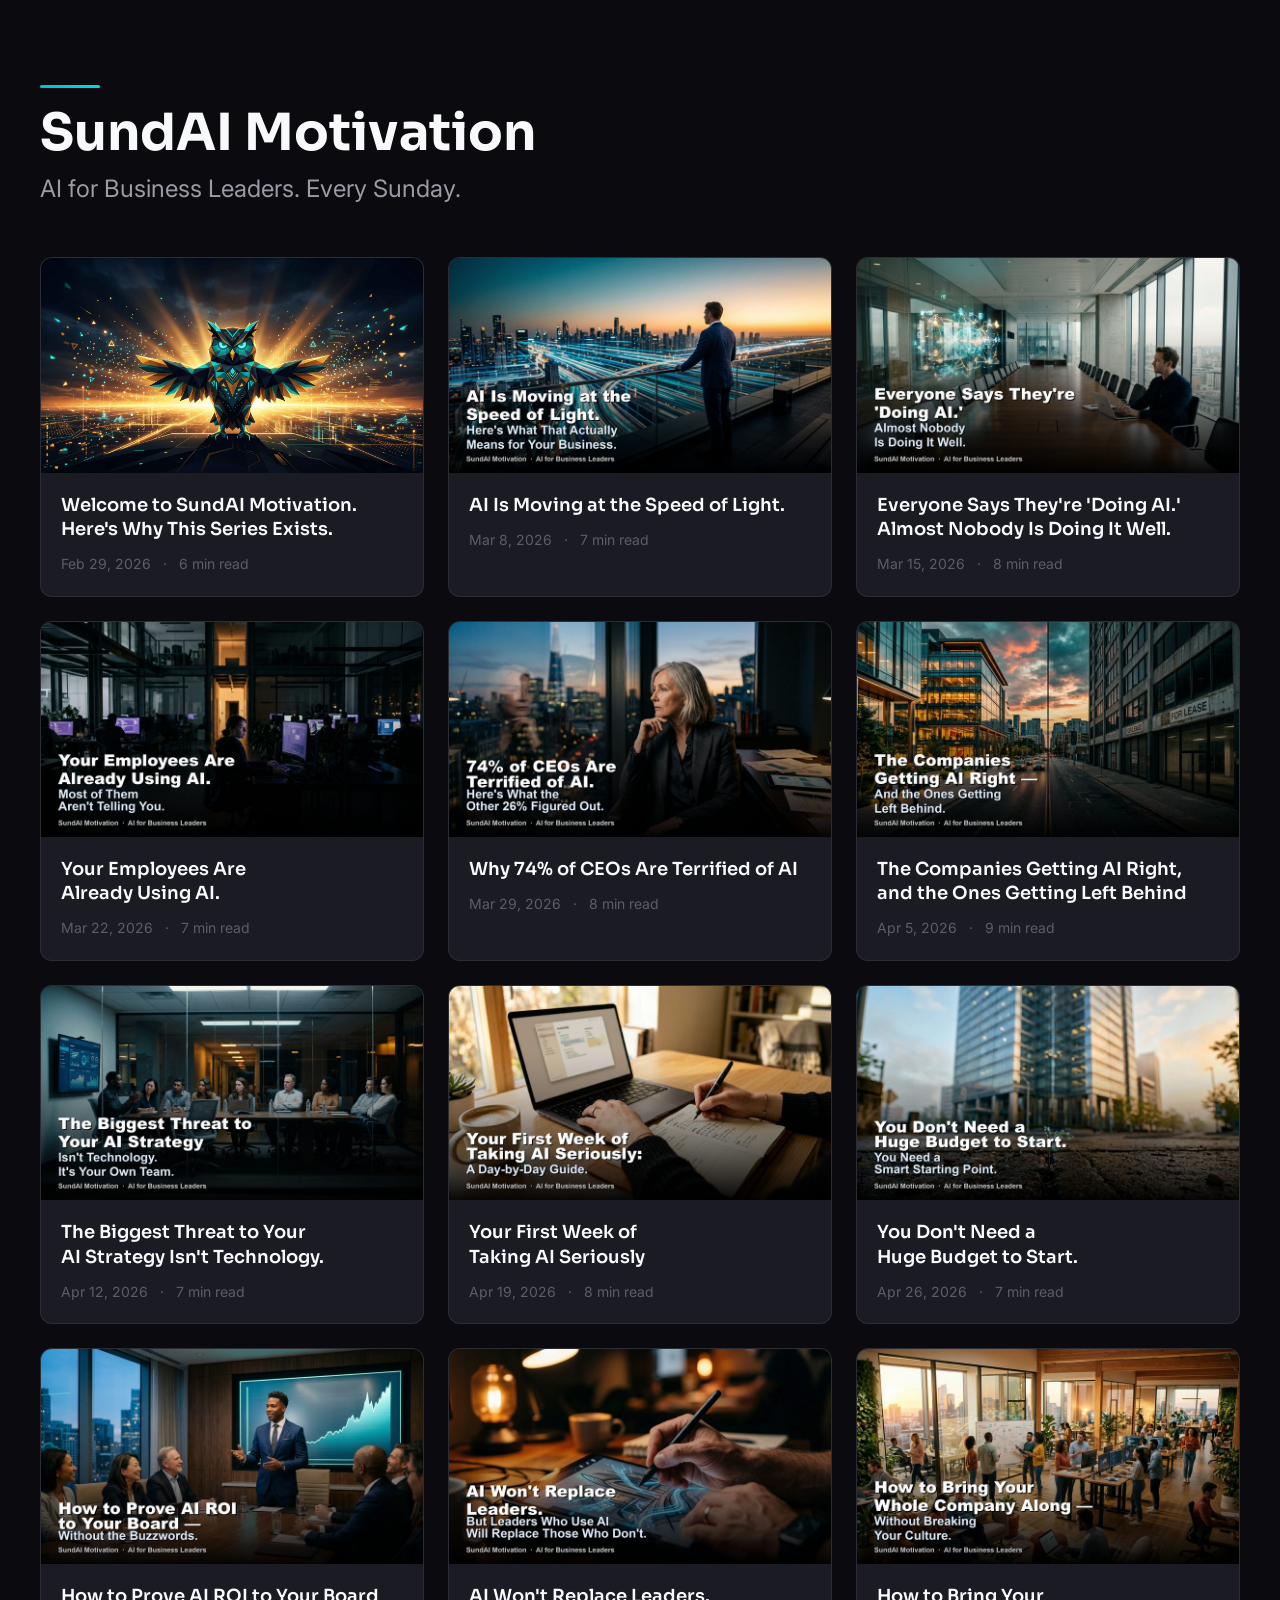
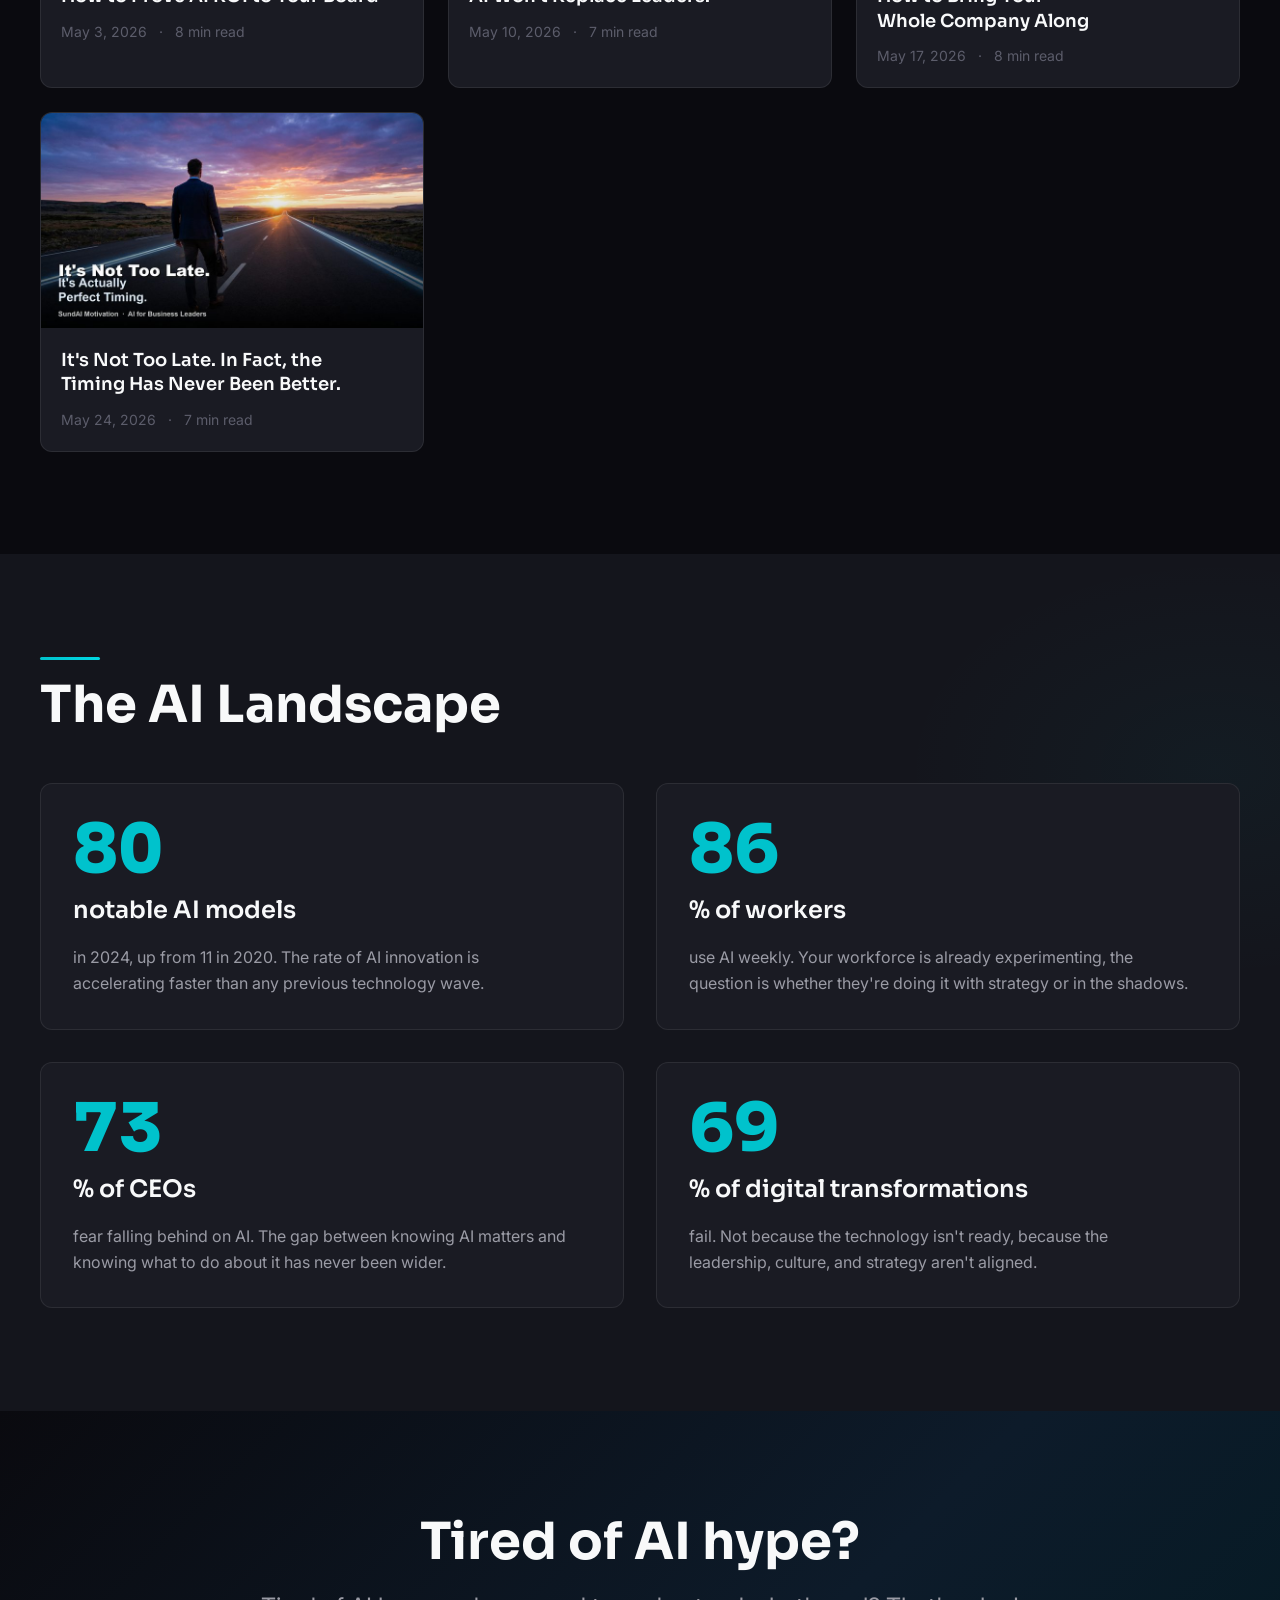
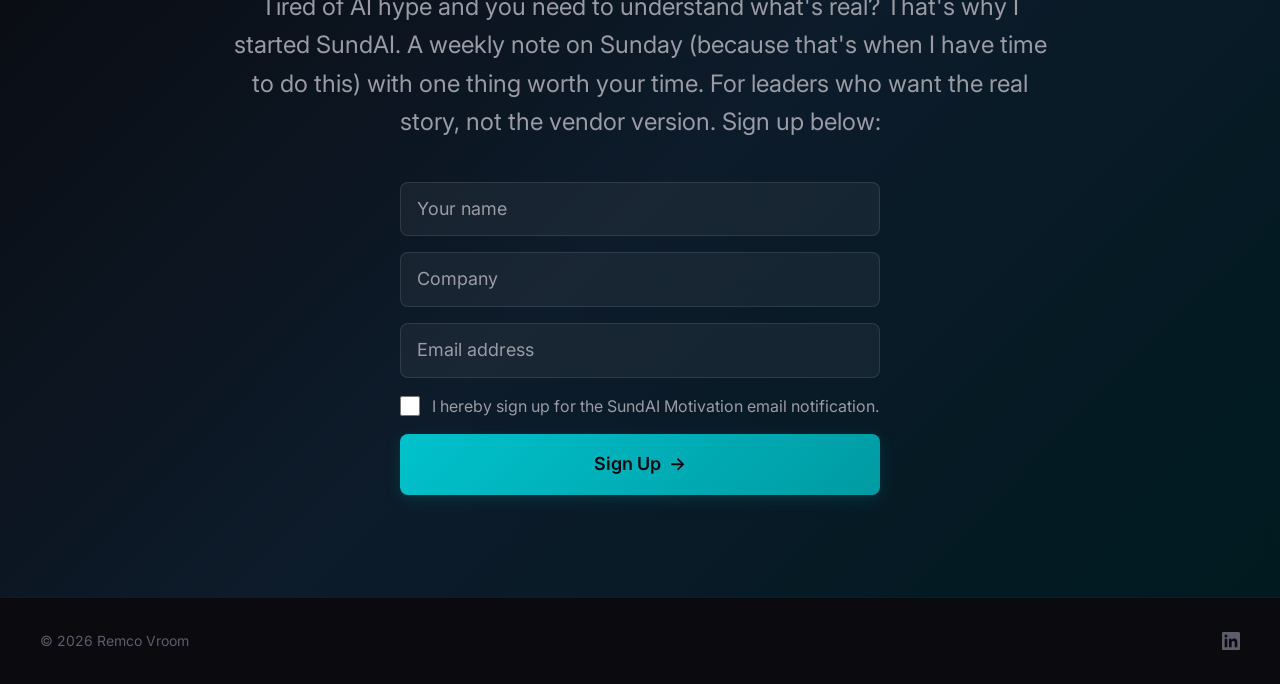
==== commit 05362530: "Update: Replace Speaking section with Signup form, remove Powered by Monks" ====
--- a/index.html
+++ b/index.html
@@ -32,7 +32,7 @@
         <li><a href="#about">About</a></li>
         <li><a href="#articles">Articles</a></li>
         <li><a href="#landscape">AI Landscape</a></li>
-        <li><a href="#speaking">Speaking</a></li>
+        <li><a href="#signup">Sign Up</a></li>
       </ul>
       <div class="nav-actions">
         <button data-theme-toggle aria-label="Switch to light mode" class="theme-btn">
@@ -51,7 +51,7 @@
       <li><a href="#about">About</a></li>
       <li><a href="#articles">Articles</a></li>
       <li><a href="#landscape">AI Landscape</a></li>
-      <li><a href="#speaking">Speaking</a></li>
+      <li><a href="#signup">Sign Up</a></li>
     </ul>
   </div>
 
@@ -160,23 +160,27 @@
       </div>
     </section>
 
-    <!-- ====== SPEAKING & CONTACT ====== -->
-    <section class="speaking" id="speaking">
+    <!-- ====== SIGNUP ====== -->
+    <section class="speaking" id="signup">
       <div class="speaking-container">
-        <h2 class="speaking-title">Let's Talk AI</h2>
-        <p class="speaking-subtitle">Speaking engagements, consulting, or just a conversation about what AI means for your business.</p>
-        <div class="speaking-topics">
-          <span class="topic-pill">AI for the C-Suite</span>
-          <span class="topic-pill">The MarTech AI Paradox</span>
-          <span class="topic-pill">From Pilot to Production</span>
-          <span class="topic-pill">AI Transformation Leadership</span>
-        </div>
-        <div class="speaking-contact">
-          <a href="mailto:remco.vroom@monks.com" class="btn btn-primary btn-lg">Get in Touch <span aria-hidden="true">→</span></a>
-          <a href="https://www.linkedin.com/in/remcovroom/" target="_blank" rel="noopener noreferrer" class="social-link" aria-label="LinkedIn Profile">
-            <svg width="24" height="24" viewBox="0 0 24 24" fill="currentColor"><path d="M20.447 20.452h-3.554v-5.569c0-1.328-.027-3.037-1.852-3.037-1.853 0-2.136 1.445-2.136 2.939v5.667H9.351V9h3.414v1.561h.046c.477-.9 1.637-1.85 3.37-1.85 3.601 0 4.267 2.37 4.267 5.455v6.286zM5.337 7.433a2.062 2.062 0 0 1-2.063-2.065 2.064 2.064 0 1 1 2.063 2.065zm1.782 13.019H3.555V9h3.564v11.452zM22.225 0H1.771C.792 0 0 .774 0 1.729v20.542C0 23.227.792 24 1.771 24h20.451C23.2 24 24 23.227 24 22.271V1.729C24 .774 23.2 0 22.222 0h.003z"/></svg>
-          </a>
-        </div>
+        <h2 class="speaking-title">Tired of AI hype?</h2>
+        <p class="speaking-subtitle">Tired of AI hype and you need to understand what's real? That's why I started SundAI. A weekly note on Sunday (because that's when I have time to do this) with one thing worth your time. For leaders who want the real story, not the vendor version. Sign up below:</p>
+        <form class="signup-form" id="signupForm" action="#" method="POST">
+          <div class="form-group">
+            <input type="text" id="name" name="name" placeholder="Your name" required>
+          </div>
+          <div class="form-group">
+            <input type="text" id="company" name="company" placeholder="Company">
+          </div>
+          <div class="form-group">
+            <input type="email" id="email" name="email" placeholder="Email address" required>
+          </div>
+          <div class="form-checkbox">
+            <input type="checkbox" id="consent" name="consent" required>
+            <label for="consent">I hereby sign up for the SundAI Motivation email notification.</label>
+          </div>
+          <button type="submit" class="btn btn-primary btn-lg">Sign Up <span aria-hidden="true">→</span></button>
+        </form>
       </div>
     </section>
   </main>
@@ -186,7 +190,6 @@
     <div class="footer-inner">
       <p>&copy; 2026 Remco Vroom</p>
       <div class="footer-links">
-        <a href="https://monks.com" target="_blank" rel="noopener noreferrer">Powered by Monks</a>
         <a href="https://www.linkedin.com/in/remcovroom/" target="_blank" rel="noopener noreferrer" aria-label="LinkedIn">
           <svg width="18" height="18" viewBox="0 0 24 24" fill="currentColor"><path d="M20.447 20.452h-3.554v-5.569c0-1.328-.027-3.037-1.852-3.037-1.853 0-2.136 1.445-2.136 2.939v5.667H9.351V9h3.414v1.561h.046c.477-.9 1.637-1.85 3.37-1.85 3.601 0 4.267 2.37 4.267 5.455v6.286zM5.337 7.433a2.062 2.062 0 0 1-2.063-2.065 2.064 2.064 0 1 1 2.063 2.065zm1.782 13.019H3.555V9h3.564v11.452zM22.225 0H1.771C.792 0 0 .774 0 1.729v20.542C0 23.227.792 24 1.771 24h20.451C23.2 24 24 23.227 24 22.271V1.729C24 .774 23.2 0 22.222 0h.003z"/></svg>
         </a>
--- a/components.css
+++ b/components.css
@@ -709,6 +709,77 @@
   gap: var(--space-6);
 }
 
+/* ====== SIGNUP FORM ====== */
+.signup-form {
+  max-width: 480px;
+  margin: 0 auto;
+  display: flex;
+  flex-direction: column;
+  gap: var(--space-4);
+}
+
+.form-group input {
+  width: 100%;
+  padding: var(--space-3) var(--space-4);
+  background: rgba(255, 255, 255, 0.05);
+  border: 1px solid rgba(255, 255, 255, 0.1);
+  border-radius: var(--radius-sm);
+  color: var(--color-text);
+  font-family: var(--font-body);
+  font-size: var(--text-base);
+  transition: border-color var(--transition-interactive),
+              background var(--transition-interactive);
+}
+
+.form-group input::placeholder {
+  color: var(--color-text-muted);
+}
+
+.form-group input:focus {
+  outline: none;
+  border-color: var(--color-primary);
+  background: rgba(255, 255, 255, 0.08);
+}
+
+.form-checkbox {
+  display: flex;
+  align-items: flex-start;
+  gap: var(--space-3);
+  text-align: left;
+}
+
+.form-checkbox input[type="checkbox"] {
+  width: 20px;
+  height: 20px;
+  margin-top: 2px;
+  accent-color: var(--color-primary);
+  cursor: pointer;
+}
+
+.form-checkbox label {
+  font-size: var(--text-sm);
+  color: var(--color-text-muted);
+  line-height: 1.5;
+  cursor: pointer;
+}
+
+.signup-form .btn-primary {
+  width: 100%;
+  justify-content: center;
+}
+
+/* Light mode form styles */
+[data-theme="light"] .form-group input {
+  background: rgba(0, 0, 0, 0.03);
+  border-color: rgba(0, 0, 0, 0.1);
+  color: var(--color-text);
+}
+
+[data-theme="light"] .form-group input:focus {
+  background: rgba(0, 0, 0, 0.05);
+  border-color: var(--color-primary);
+}
+
 .social-link {
   display: flex;
   align-items: center;
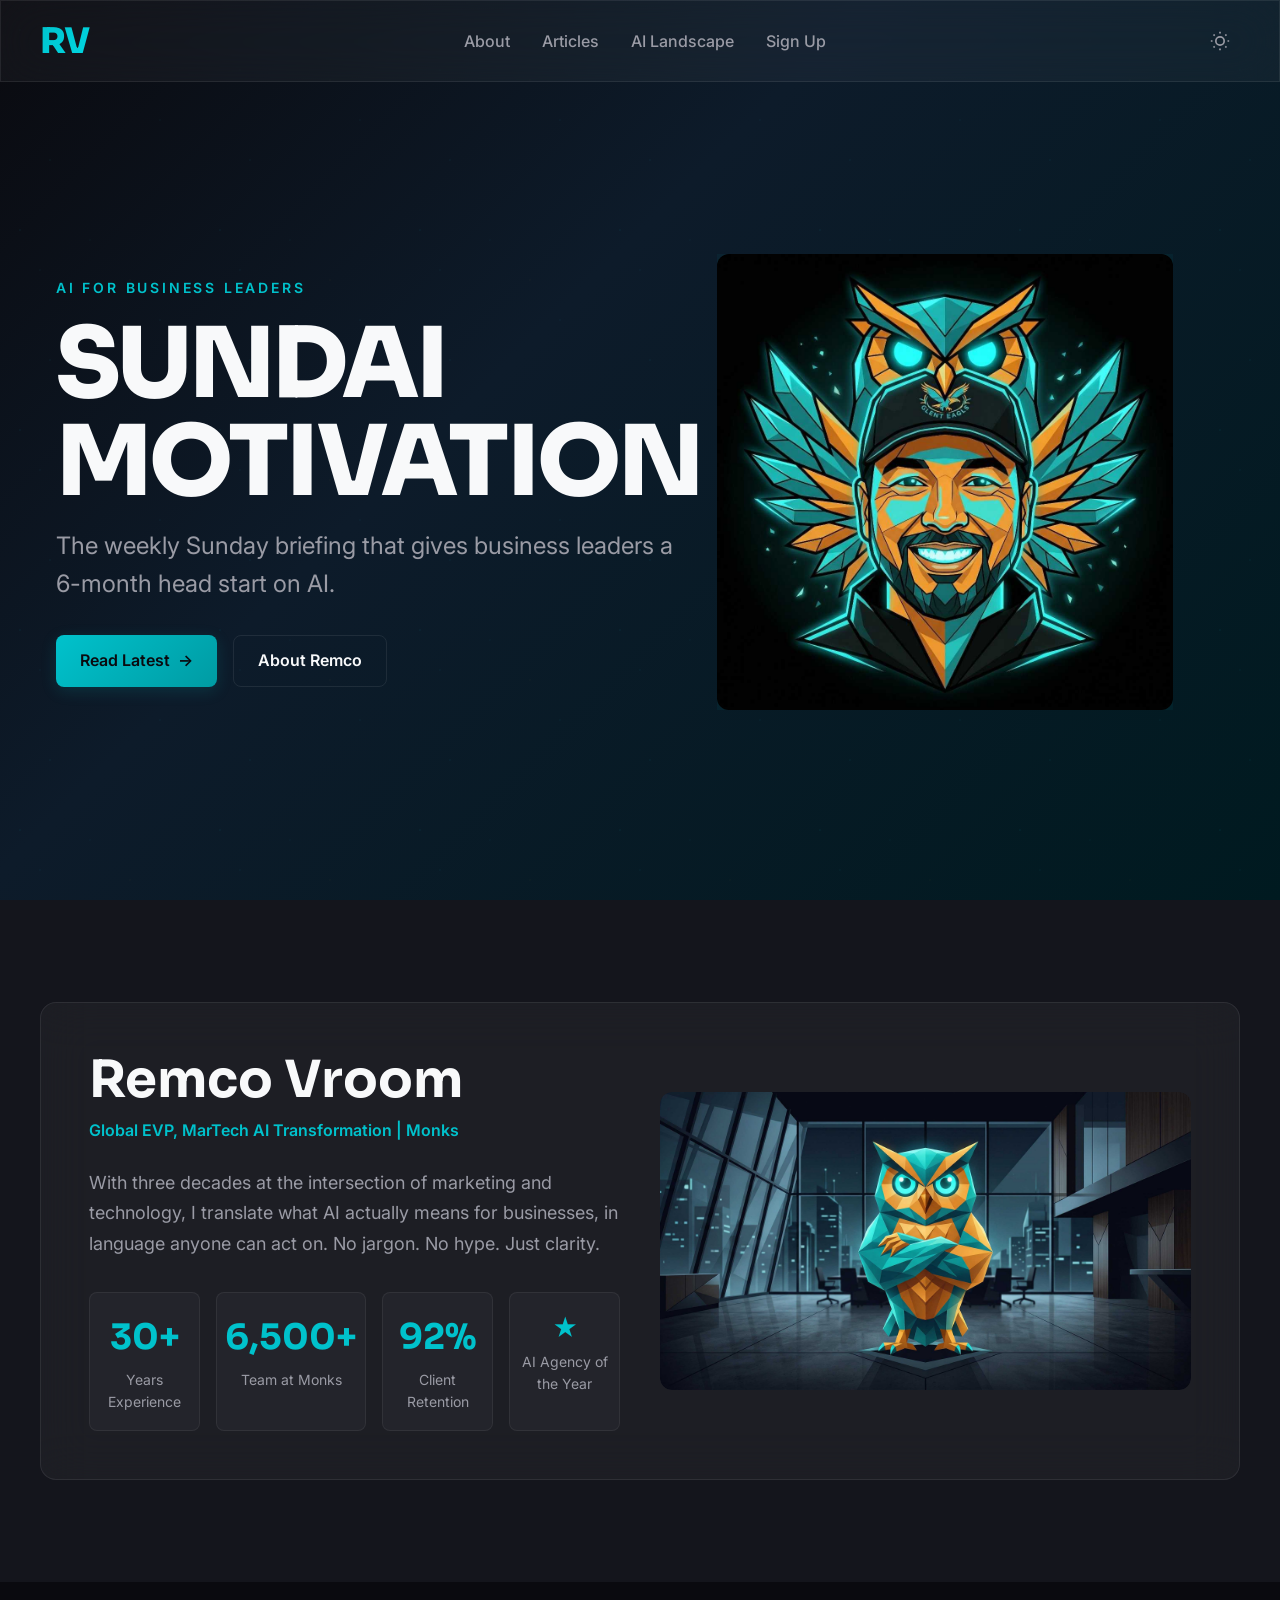
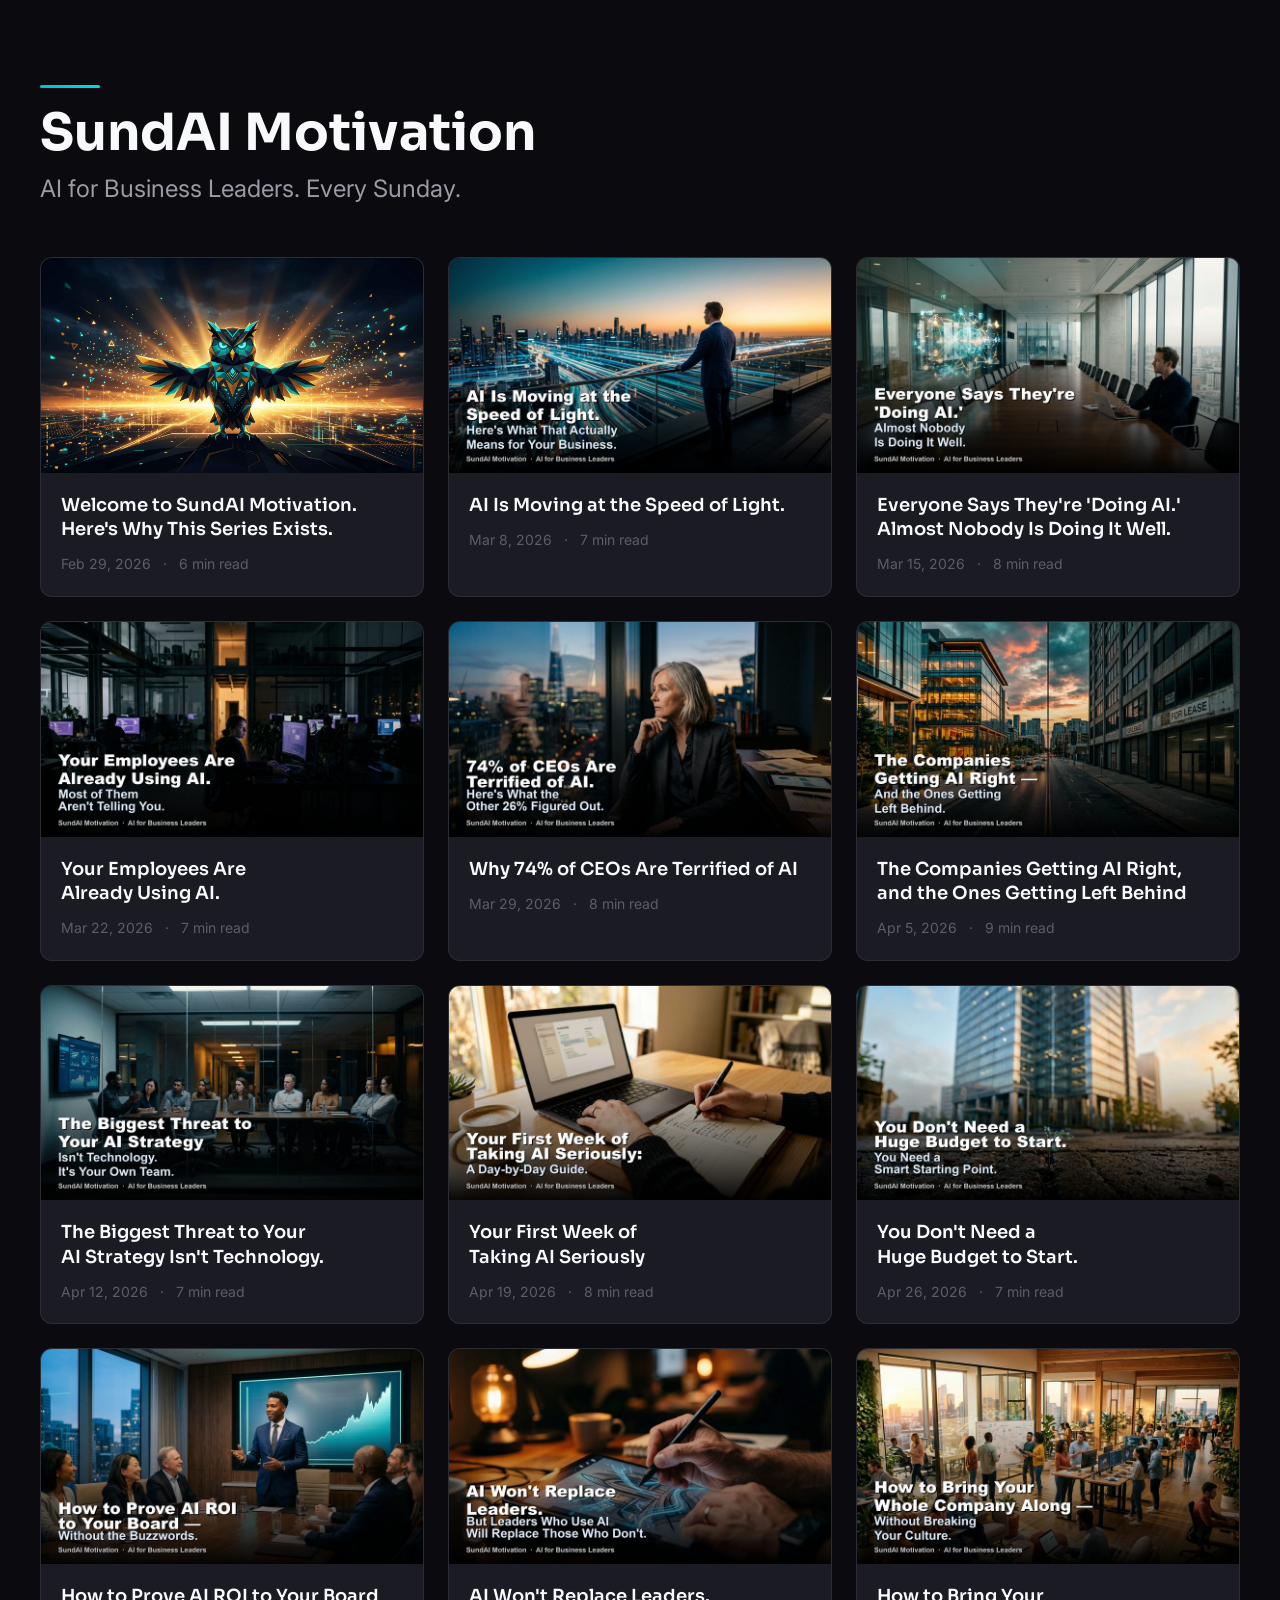
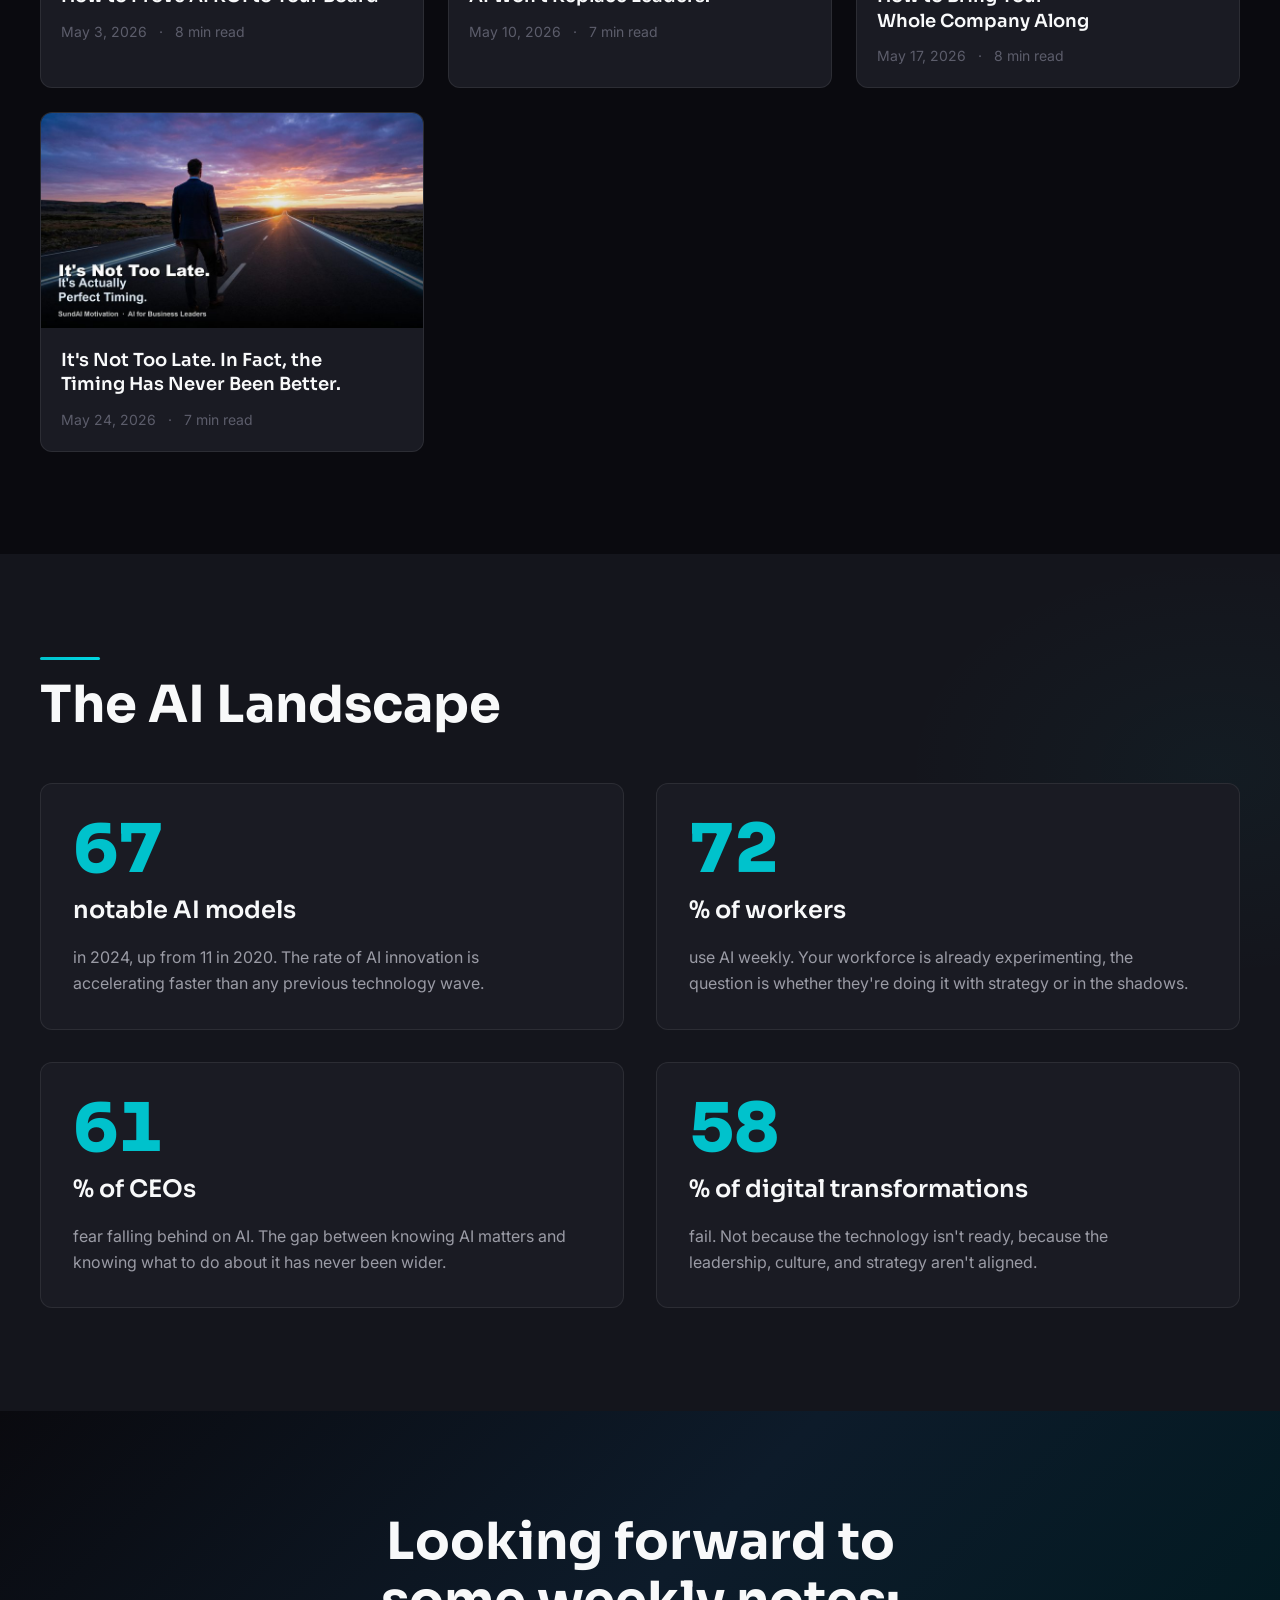
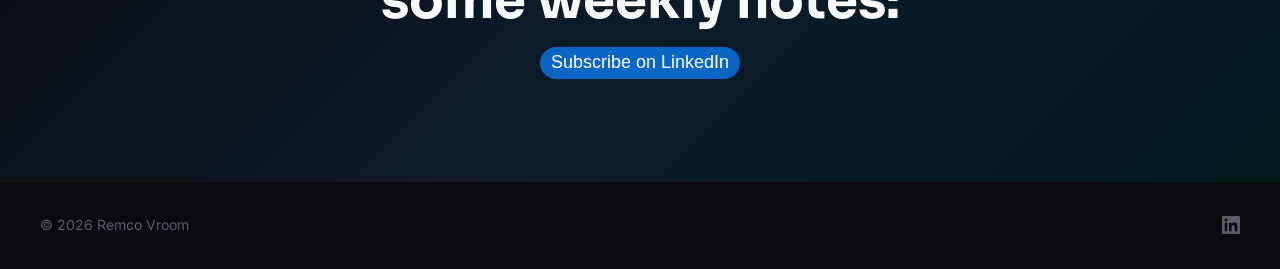
==== commit 5a89a02f: "Replace signup form with LinkedIn newsletter subscribe button" ====
--- a/index.html
+++ b/index.html
@@ -163,24 +163,28 @@
     <!-- ====== SIGNUP ====== -->
     <section class="speaking" id="signup">
       <div class="speaking-container">
-        <h2 class="speaking-title">Tired of AI hype?</h2>
-        <p class="speaking-subtitle">Tired of AI hype and you need to understand what's real? That's why I started SundAI. A weekly note on Sunday (because that's when I have time to do this) with one thing worth your time. For leaders who want the real story, not the vendor version. Sign up below:</p>
-        <form class="signup-form" id="signupForm" action="#" method="POST">
-          <div class="form-group">
-            <input type="text" id="name" name="name" placeholder="Your name" required>
-          </div>
-          <div class="form-group">
-            <input type="text" id="company" name="company" placeholder="Company">
-          </div>
-          <div class="form-group">
-            <input type="email" id="email" name="email" placeholder="Email address" required>
-          </div>
-          <div class="form-checkbox">
-            <input type="checkbox" id="consent" name="consent" required>
-            <label for="consent">I hereby sign up for the SundAI Motivation email notification.</label>
-          </div>
-          <button type="submit" class="btn btn-primary btn-lg">Sign Up <span aria-hidden="true">→</span></button>
-        </form>
+        <h2 class="speaking-title">Looking forward to some weekly notes:</h2>
+        <div class="linkedin-subscribe">
+          <style>
+            .libutton {
+              display: flex;
+              flex-direction: column;
+              justify-content: center;
+              padding: 7px;
+              text-align: center;
+              outline: none;
+              text-decoration: none !important;
+              color: #ffffff !important;
+              width: 200px;
+              height: 32px;
+              border-radius: 16px;
+              background-color: #0A66C2;
+              font-family: "SF Pro Text", Helvetica, sans-serif;
+              margin: 0 auto;
+            }
+          </style>
+          <a class="libutton" href="https://www.linkedin.com/build-relation/newsletter-follow?entityUrn=6883924502846304256" target="_blank">Subscribe on LinkedIn</a>
+        </div>
       </div>
     </section>
   </main>
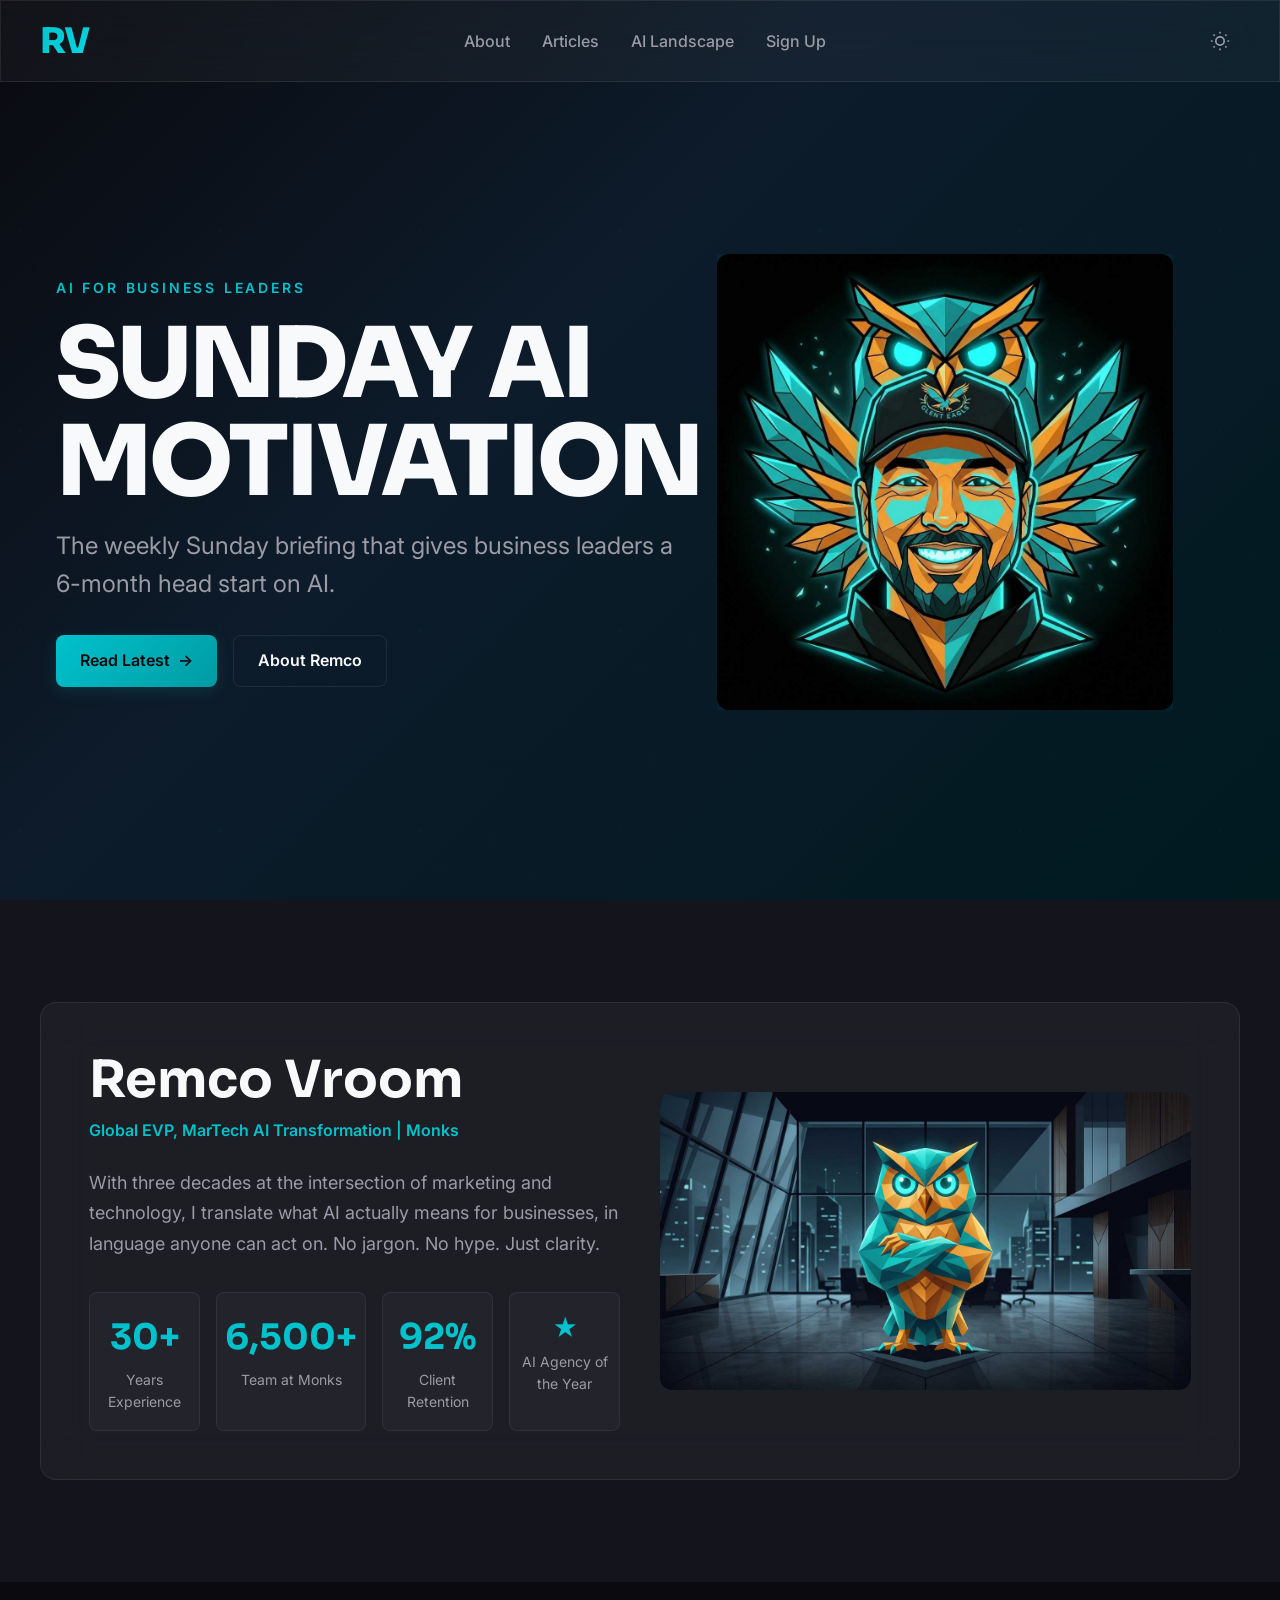
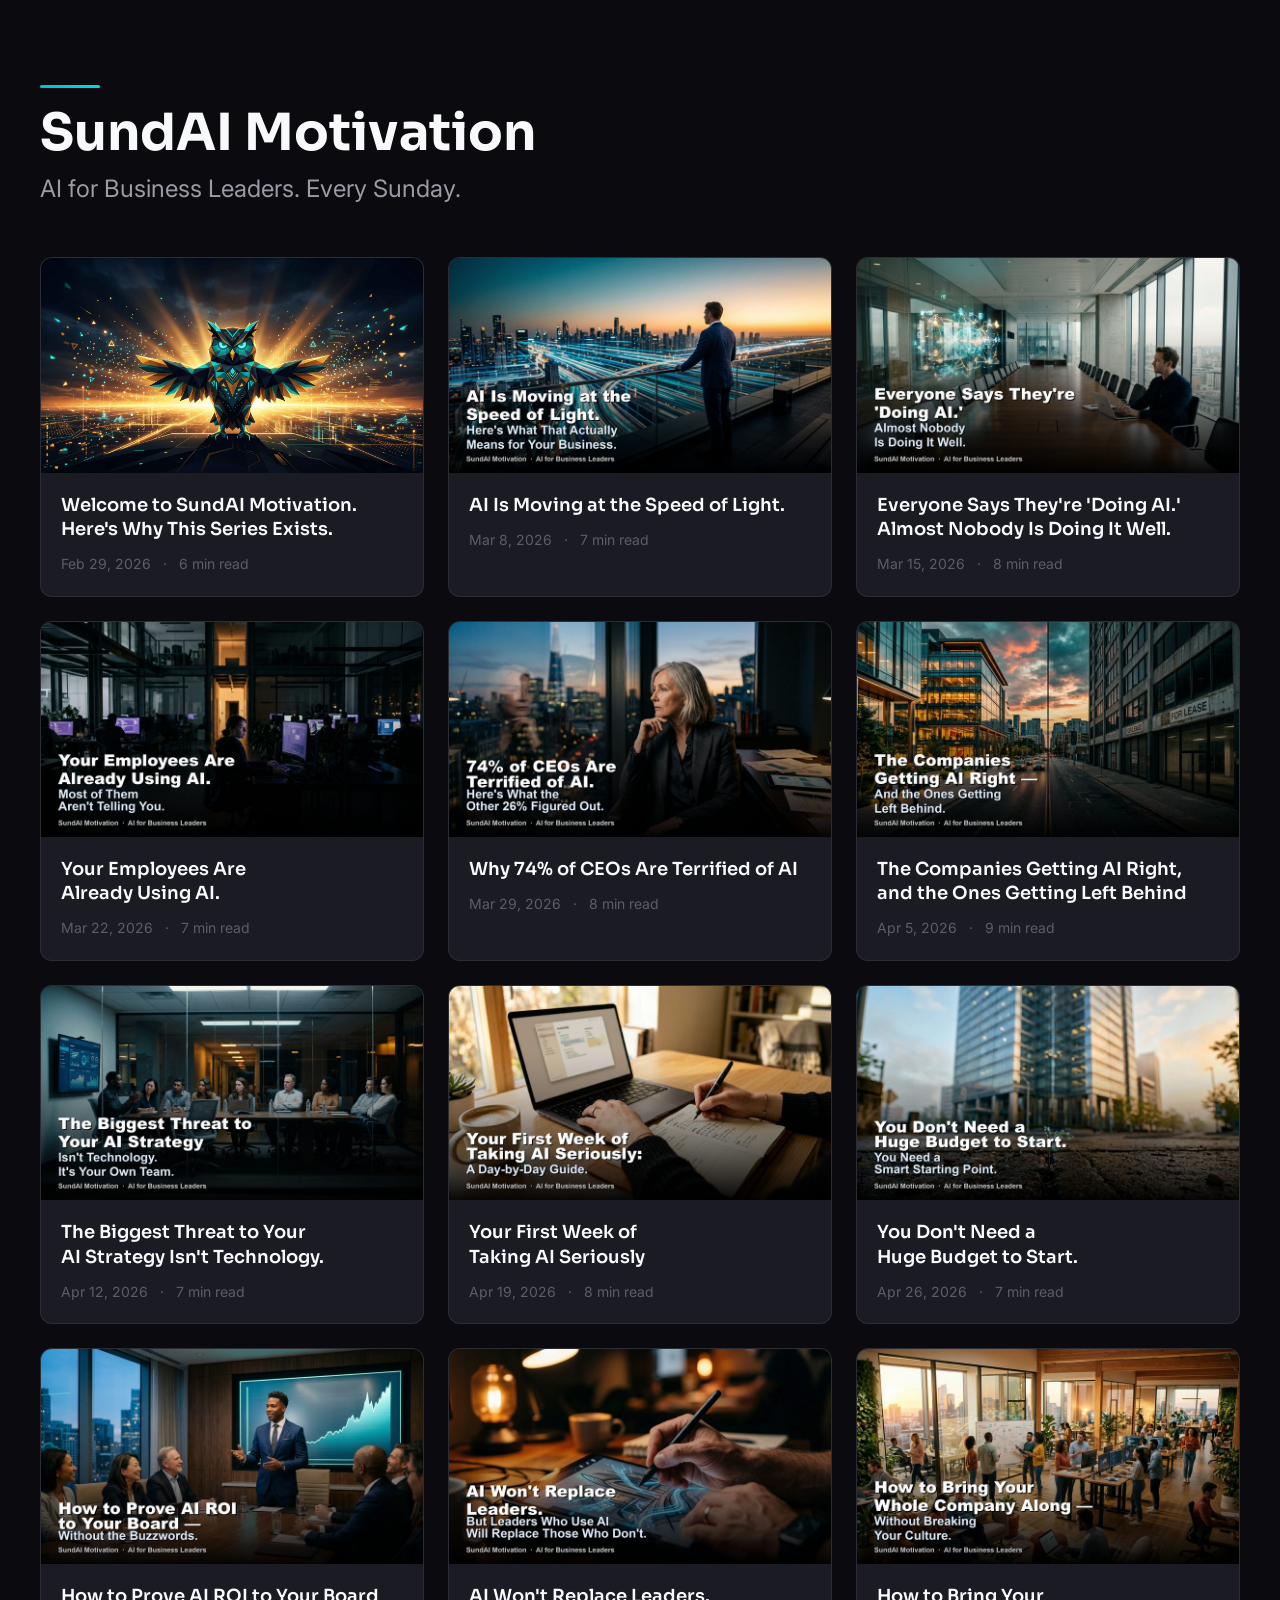
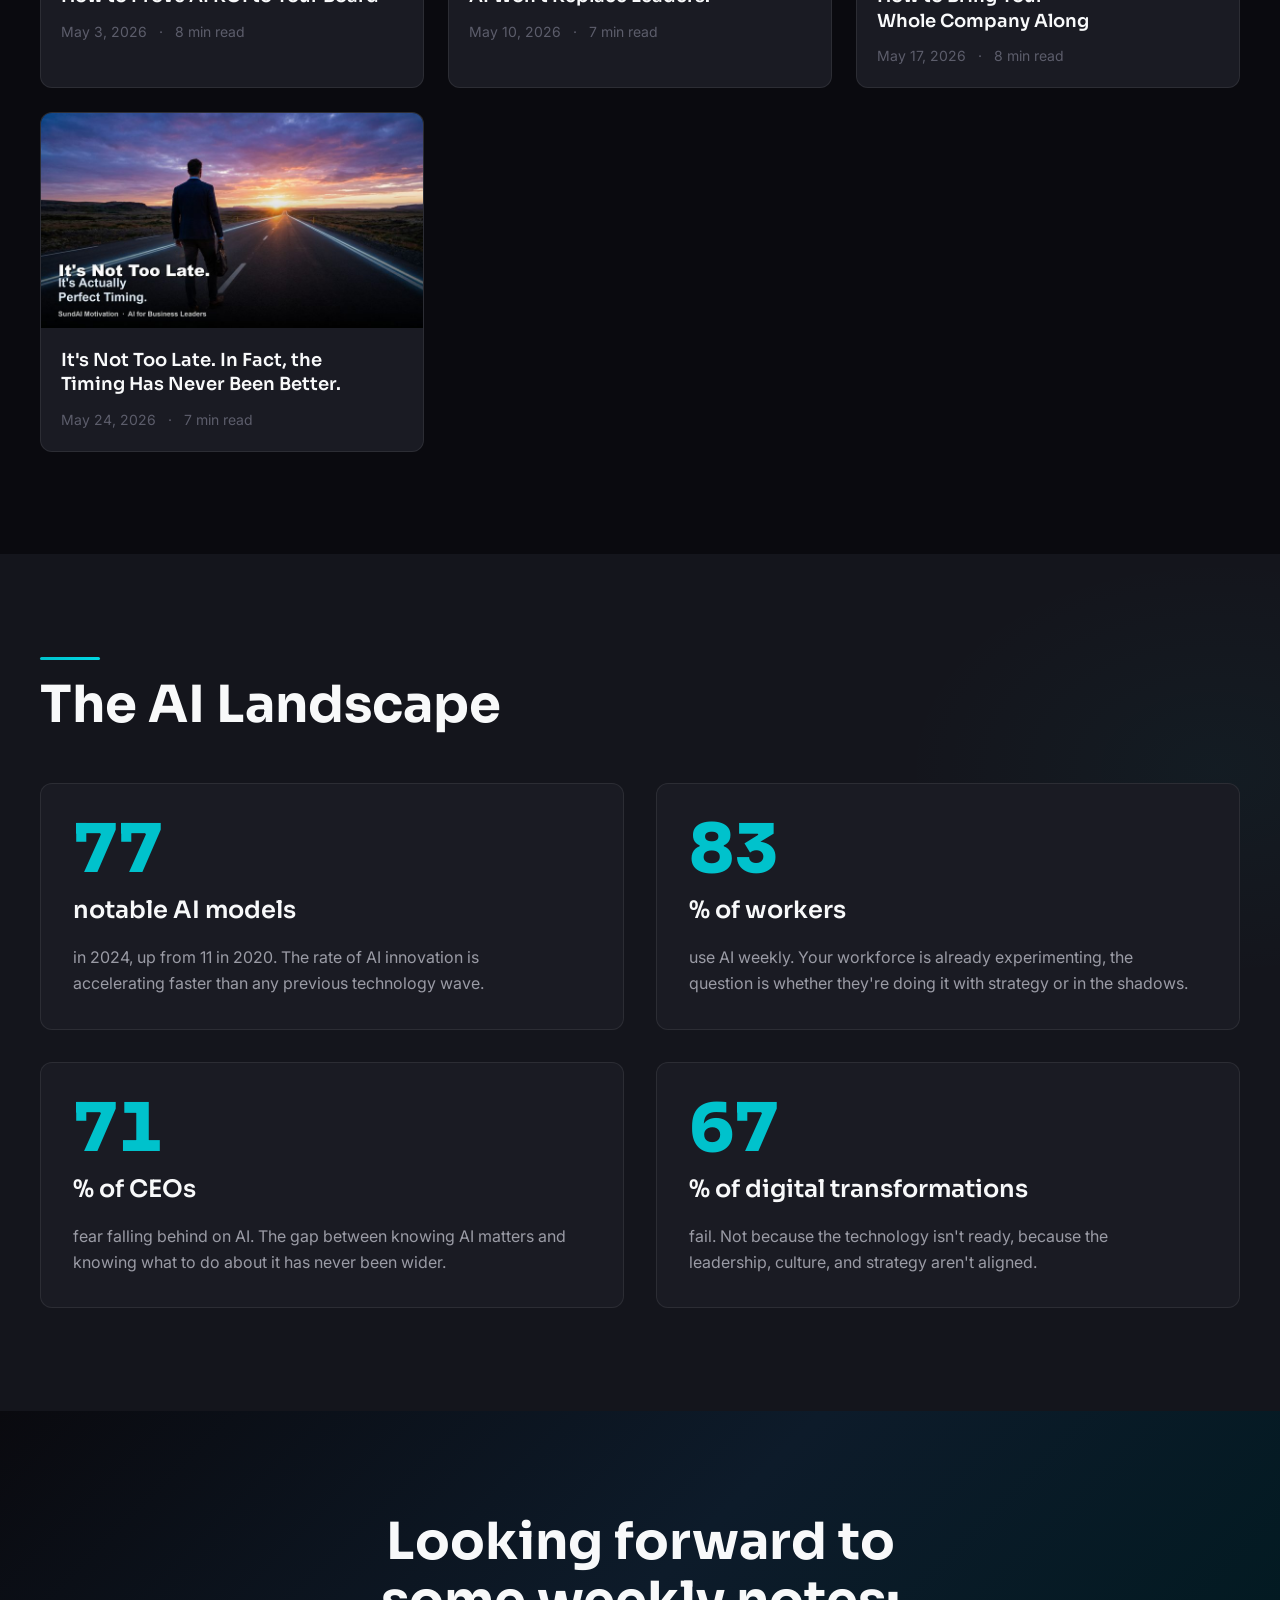
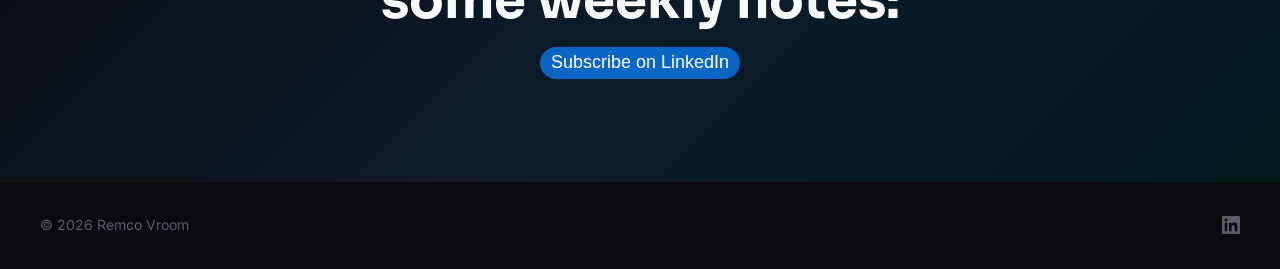
==== commit 37a0b187: "Change title from SUNDAI MOTIVATION to SUNDAY AI MOTIVATION" ====
--- a/index.html
+++ b/index.html
@@ -64,7 +64,7 @@
       <div class="hero-content">
         <div class="hero-text">
           <span class="hero-label">AI FOR BUSINESS LEADERS</span>
-          <h1 class="hero-headline">SUNDAI MOTIVATION</h1>
+          <h1 class="hero-headline">SUNDAY AI MOTIVATION</h1>
           <p class="hero-subline">The weekly Sunday briefing that gives business leaders a 6-month head start on AI.</p>
           <div class="hero-buttons">
             <a href="#articles" class="btn btn-primary">Read Latest <span aria-hidden="true">→</span></a>
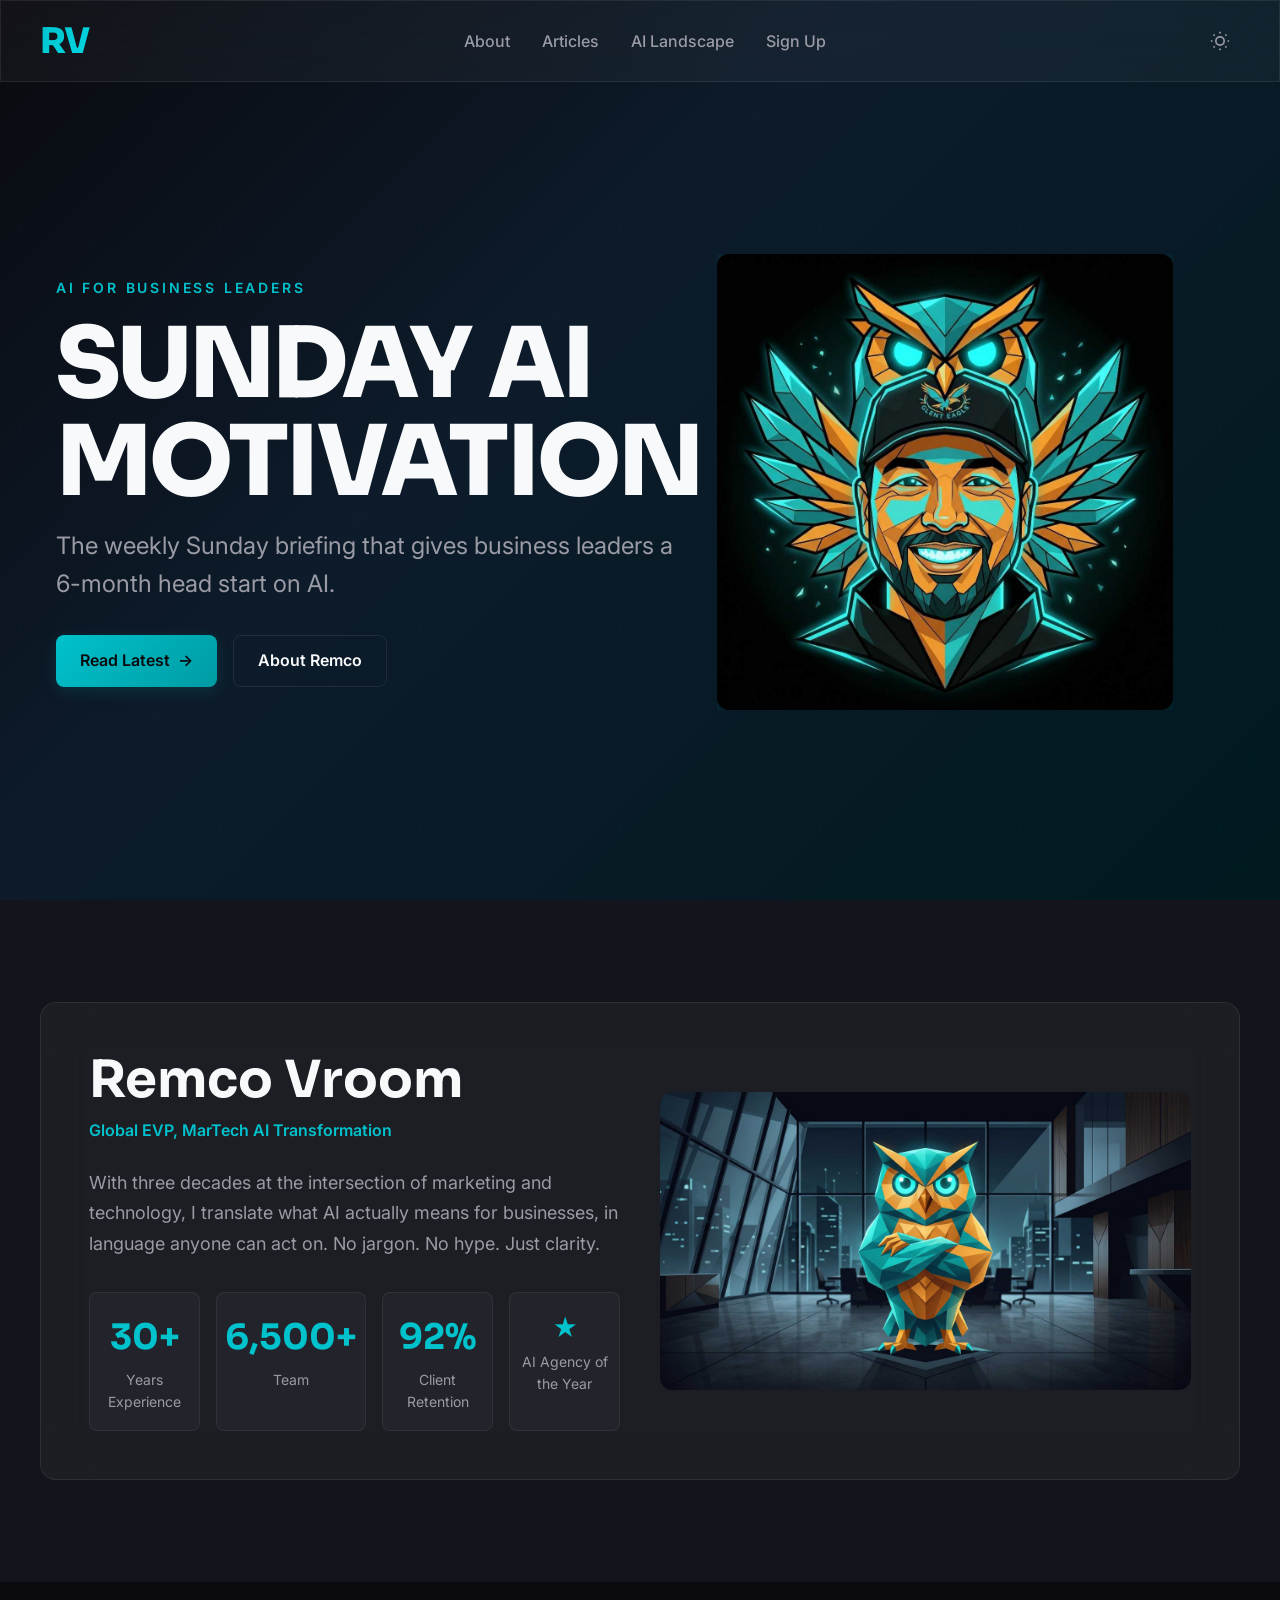
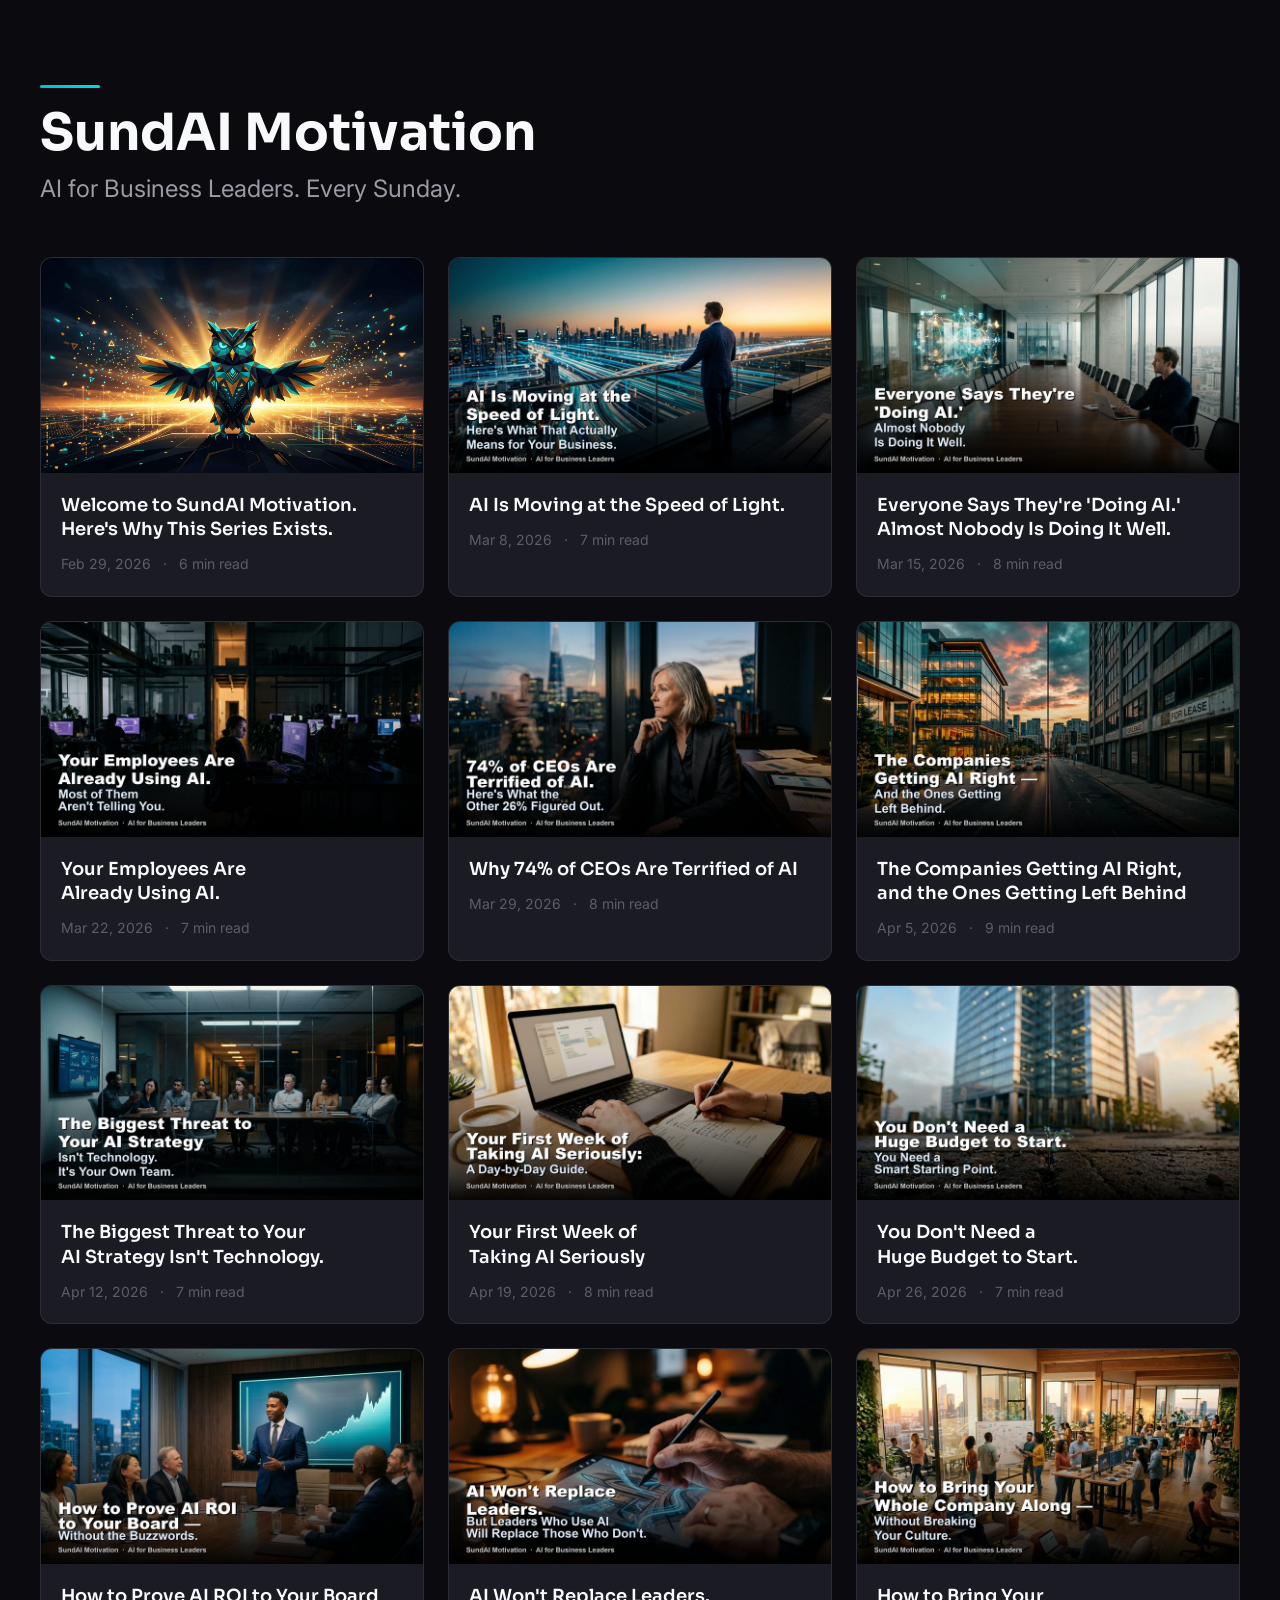
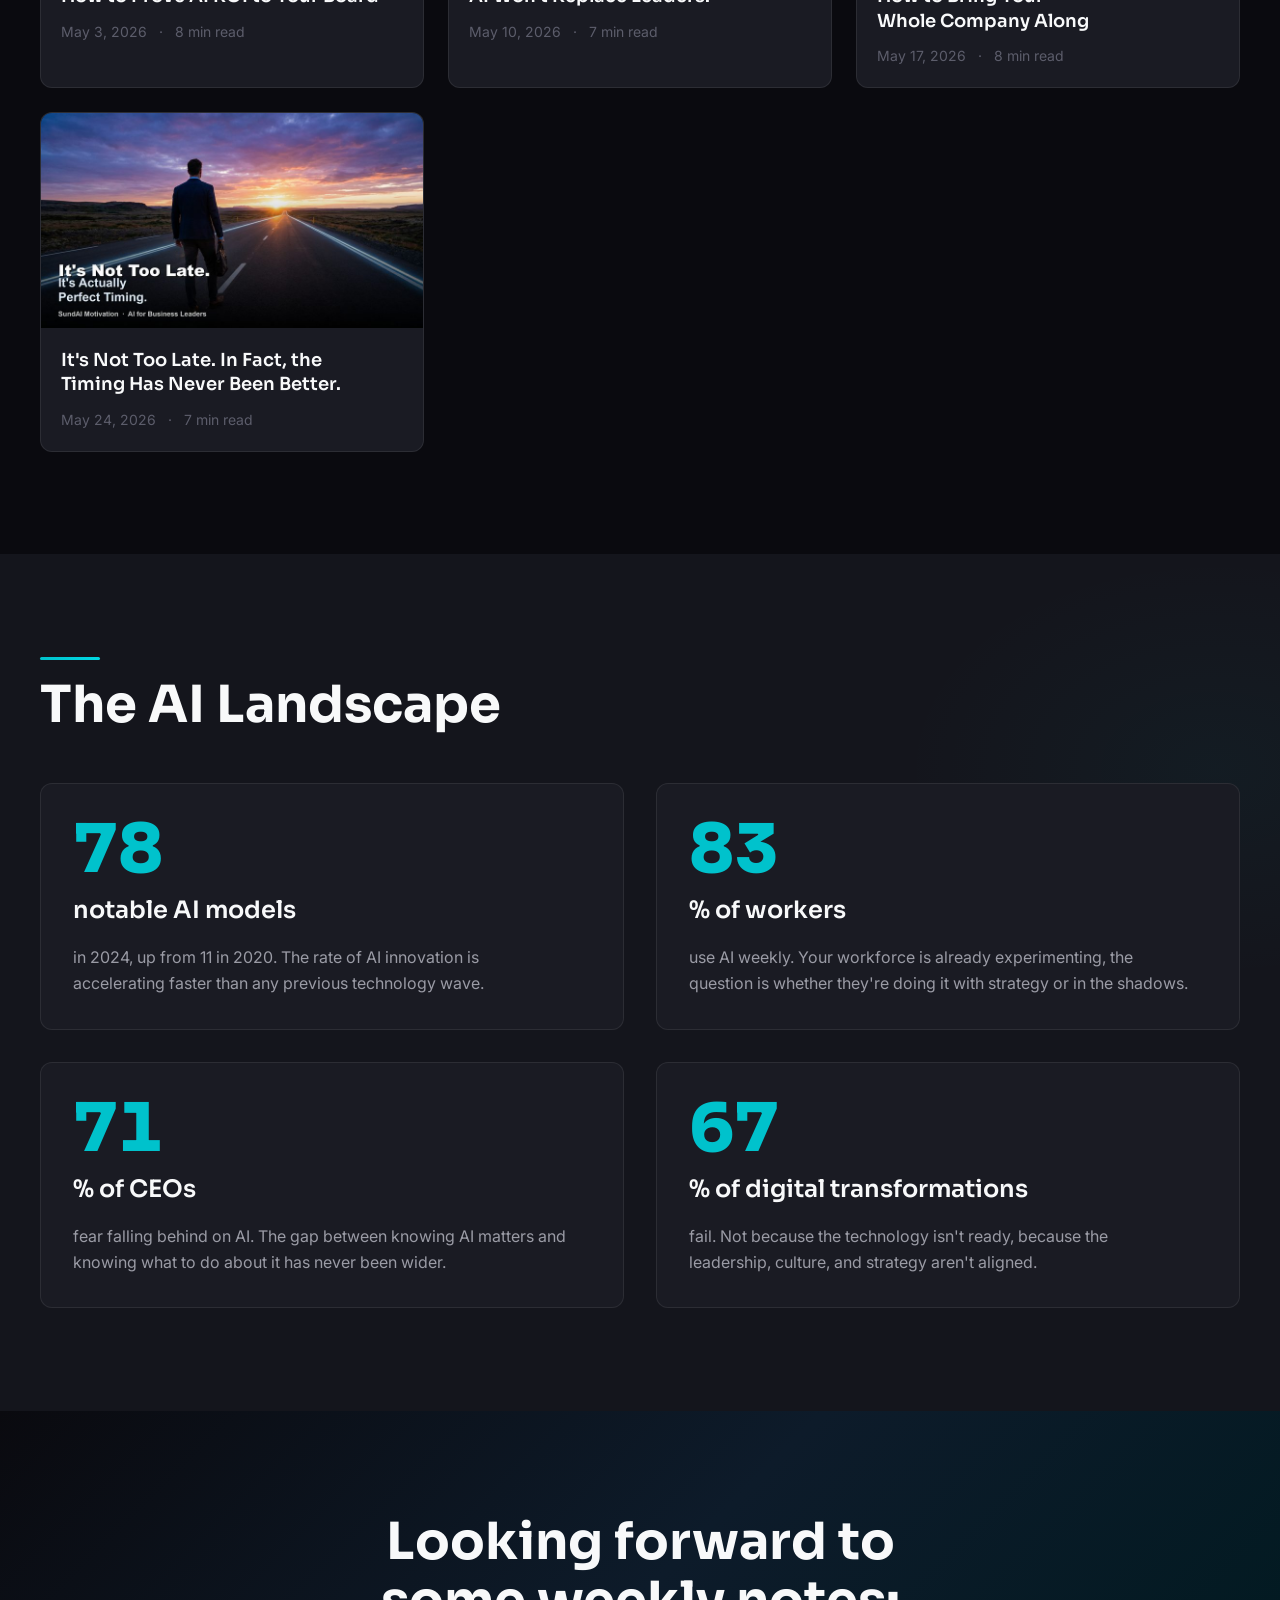
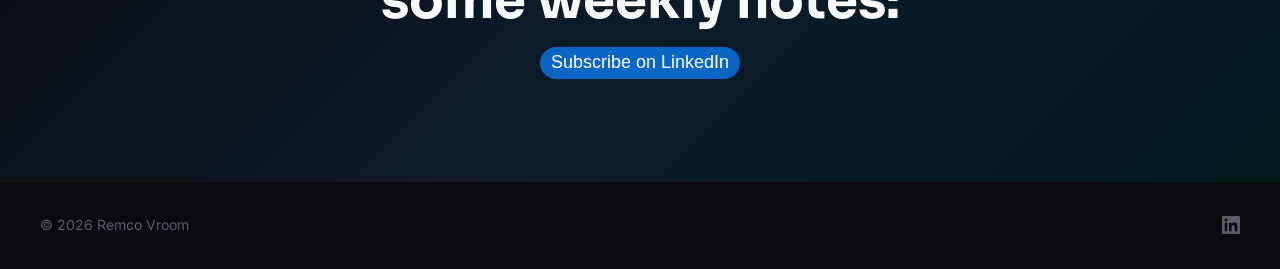
==== commit 69784669: "Remove all Monks references and false Henry Cowling CEO claims" ====
--- a/index.html
+++ b/index.html
@@ -4,7 +4,7 @@
   <meta charset="UTF-8">
   <meta name="viewport" content="width=device-width, initial-scale=1.0">
   <title>Remco Vroom, AI Made Simple | SundAI Motivation</title>
-  <meta name="description" content="The weekly Sunday briefing that gives business leaders a 6-month head start on AI. By Remco Vroom, Global EVP MarTech AI Transformation at Monks.">
+  <meta name="description" content="The weekly Sunday briefing that gives business leaders a 6-month head start on AI. By Remco Vroom.">
 
   <!-- Preconnect for fonts -->
   <link rel="preconnect" href="https://fonts.googleapis.com">
@@ -85,7 +85,7 @@
           <div class="about-inner">
             <div class="about-text">
               <h2 class="about-name">Remco Vroom</h2>
-              <p class="about-title">Global EVP, MarTech AI Transformation | Monks</p>
+              <p class="about-title">Global EVP, MarTech AI Transformation</p>
               <p class="about-bio">With three decades at the intersection of marketing and technology, I translate what AI actually means for businesses, in language anyone can act on. No jargon. No hype. Just clarity.</p>
               <div class="about-stats">
                 <div class="stat">
@@ -94,7 +94,7 @@
                 </div>
                 <div class="stat">
                   <span class="stat-number">6,500+</span>
-                  <span class="stat-label">Team at Monks</span>
+                  <span class="stat-label">Team </span>
                 </div>
                 <div class="stat">
                   <span class="stat-number">92%</span>
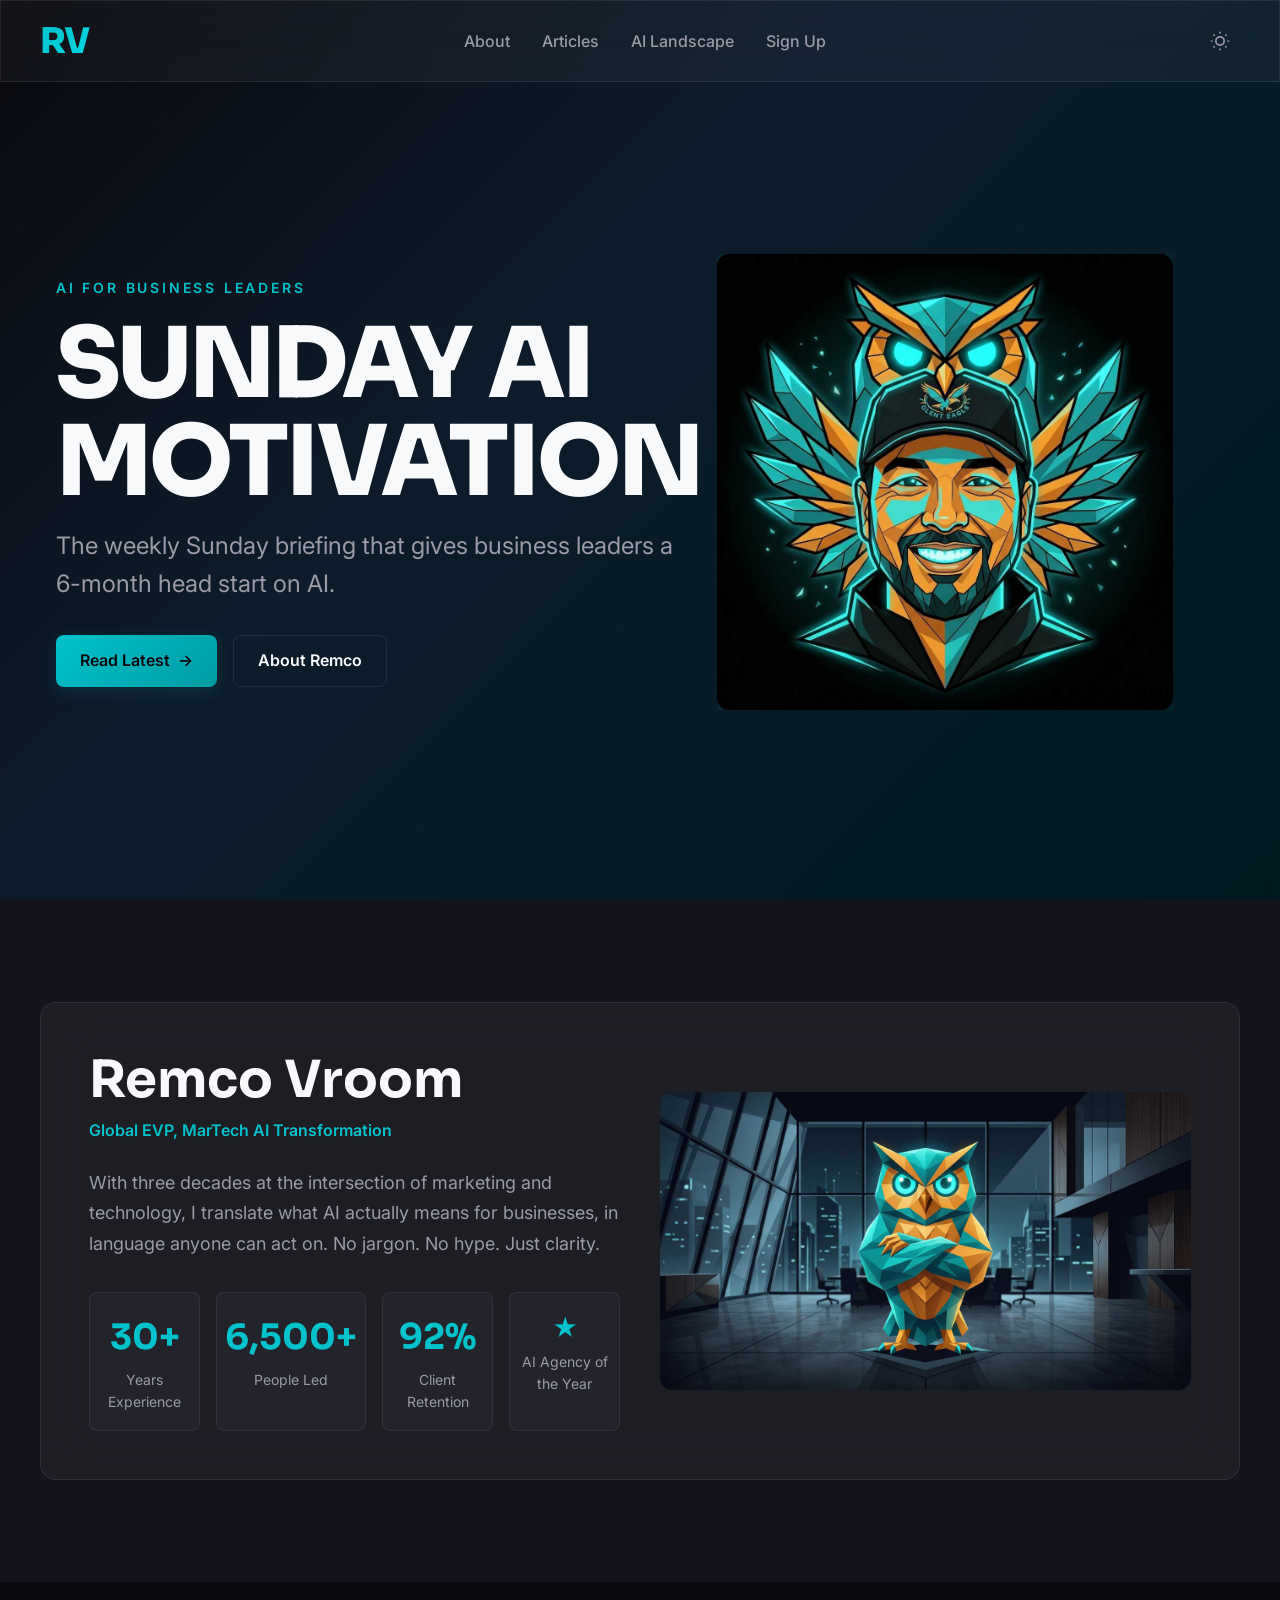
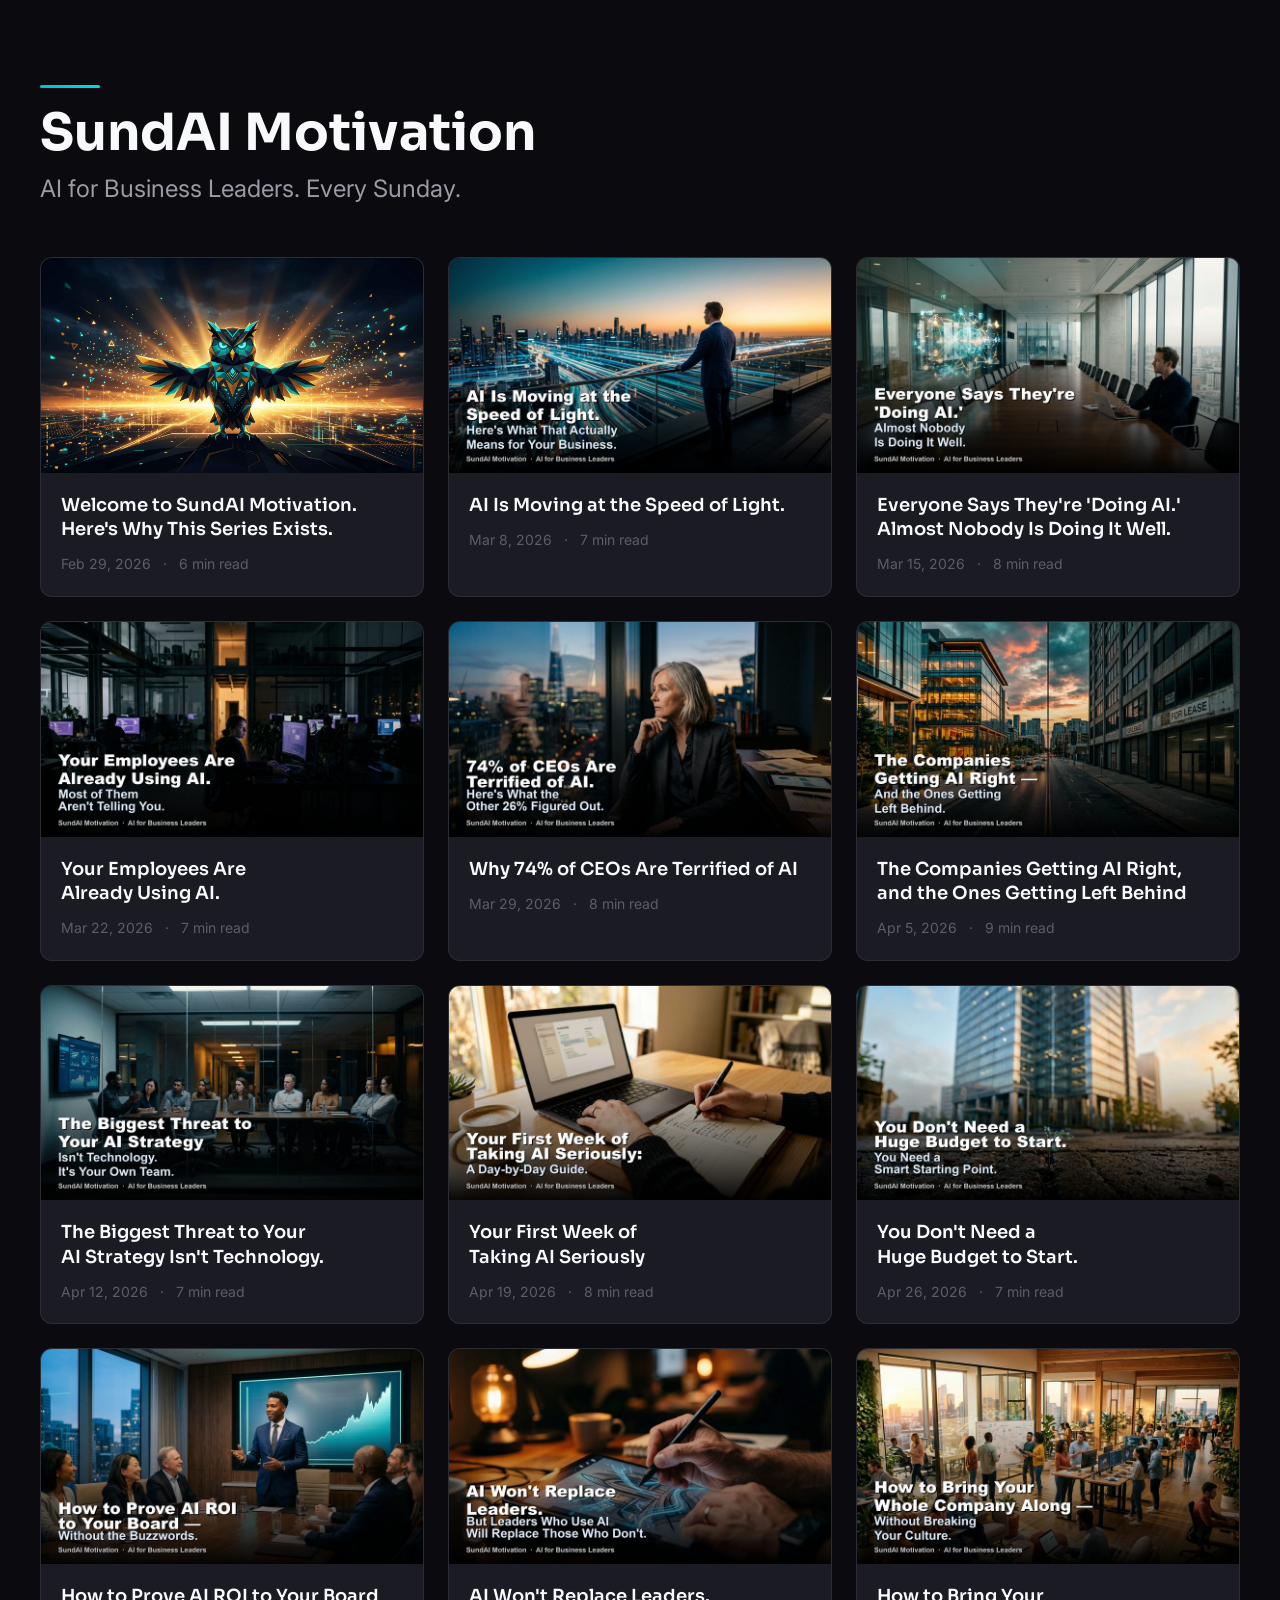
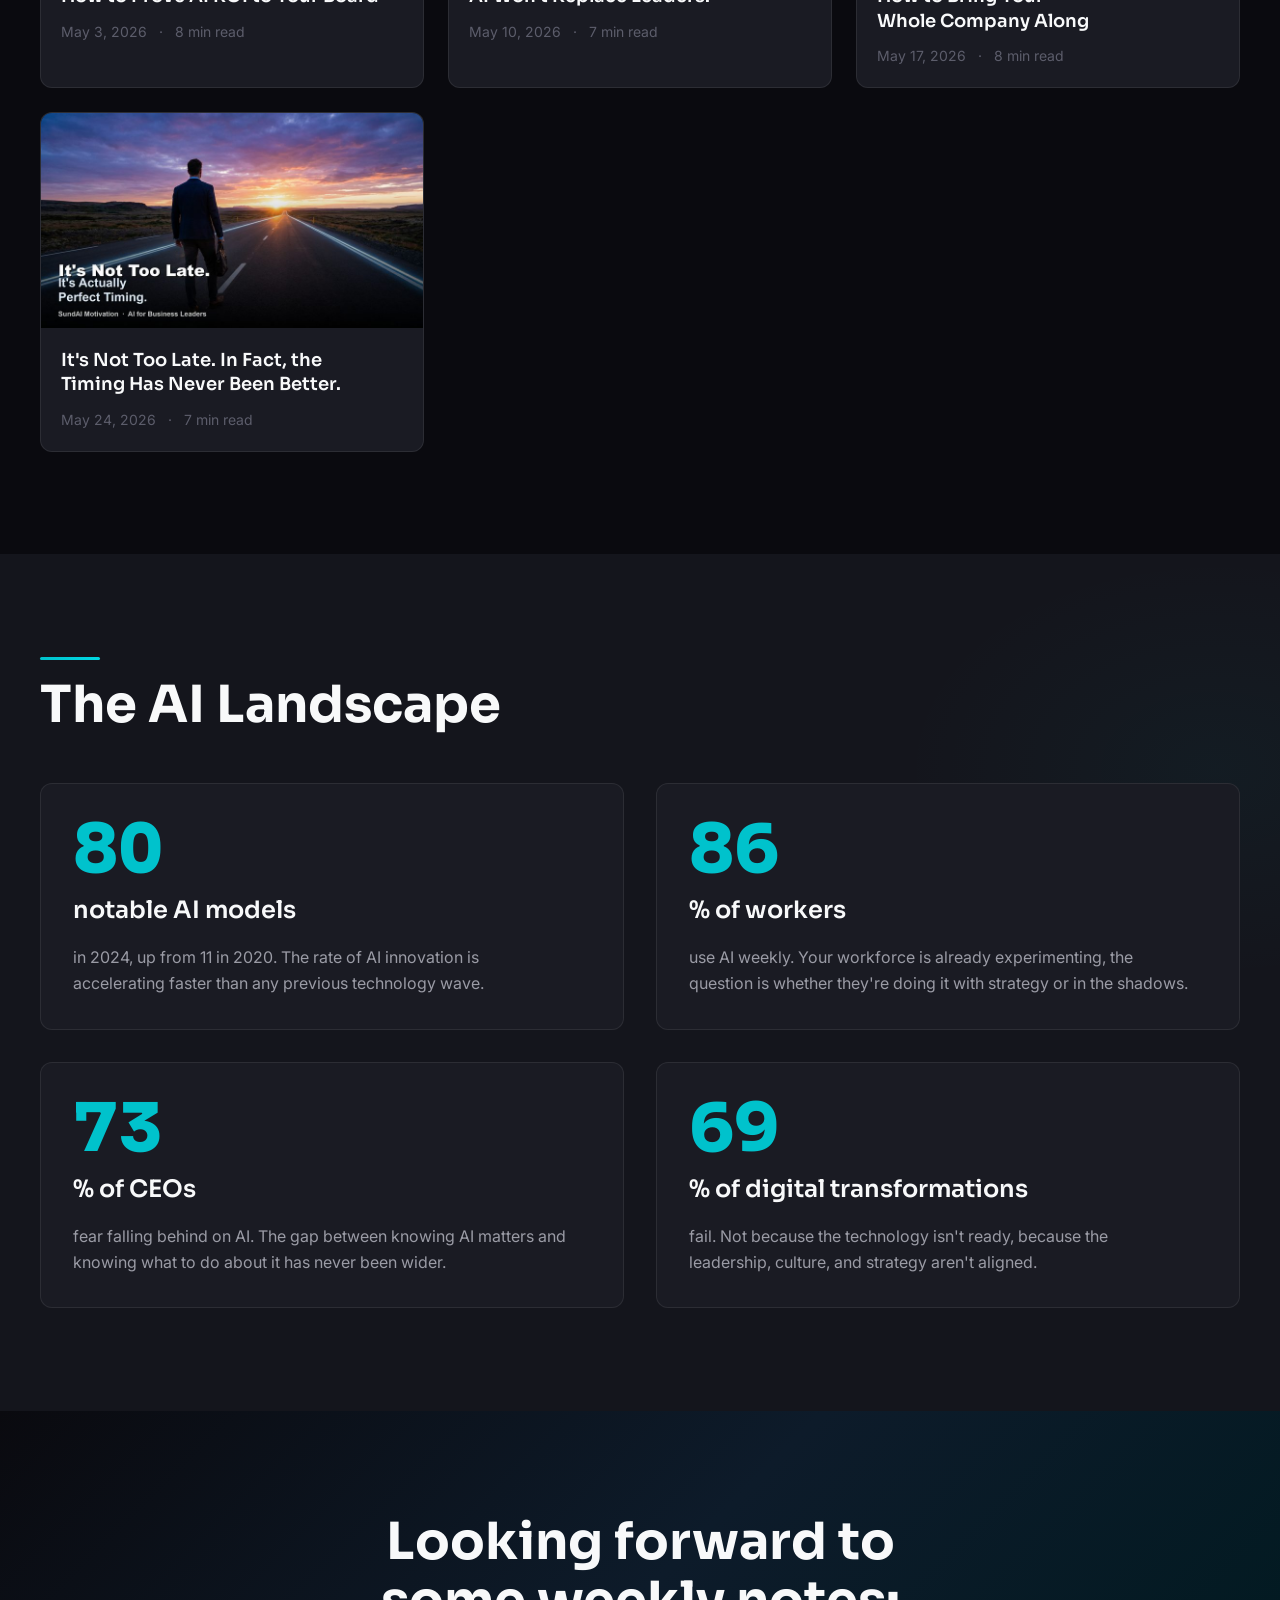
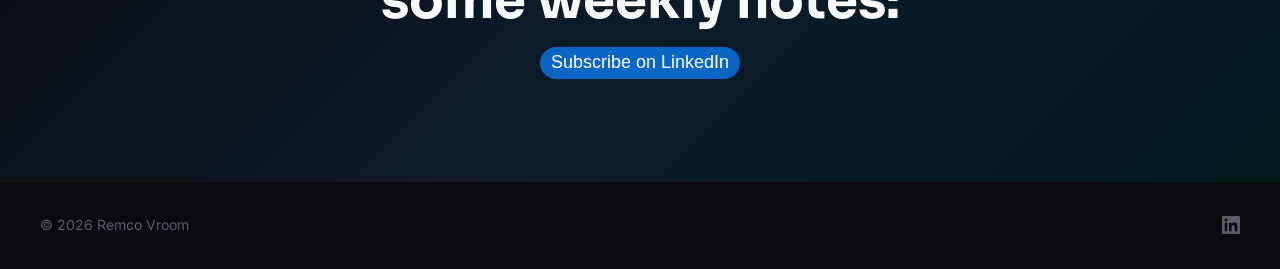
==== commit 2cdf5592: "Fix Team label - remove incomplete text" ====
--- a/index.html
+++ b/index.html
@@ -94,7 +94,7 @@
                 </div>
                 <div class="stat">
                   <span class="stat-number">6,500+</span>
-                  <span class="stat-label">Team </span>
+                  <span class="stat-label">People Led</span>
                 </div>
                 <div class="stat">
                   <span class="stat-number">92%</span>
